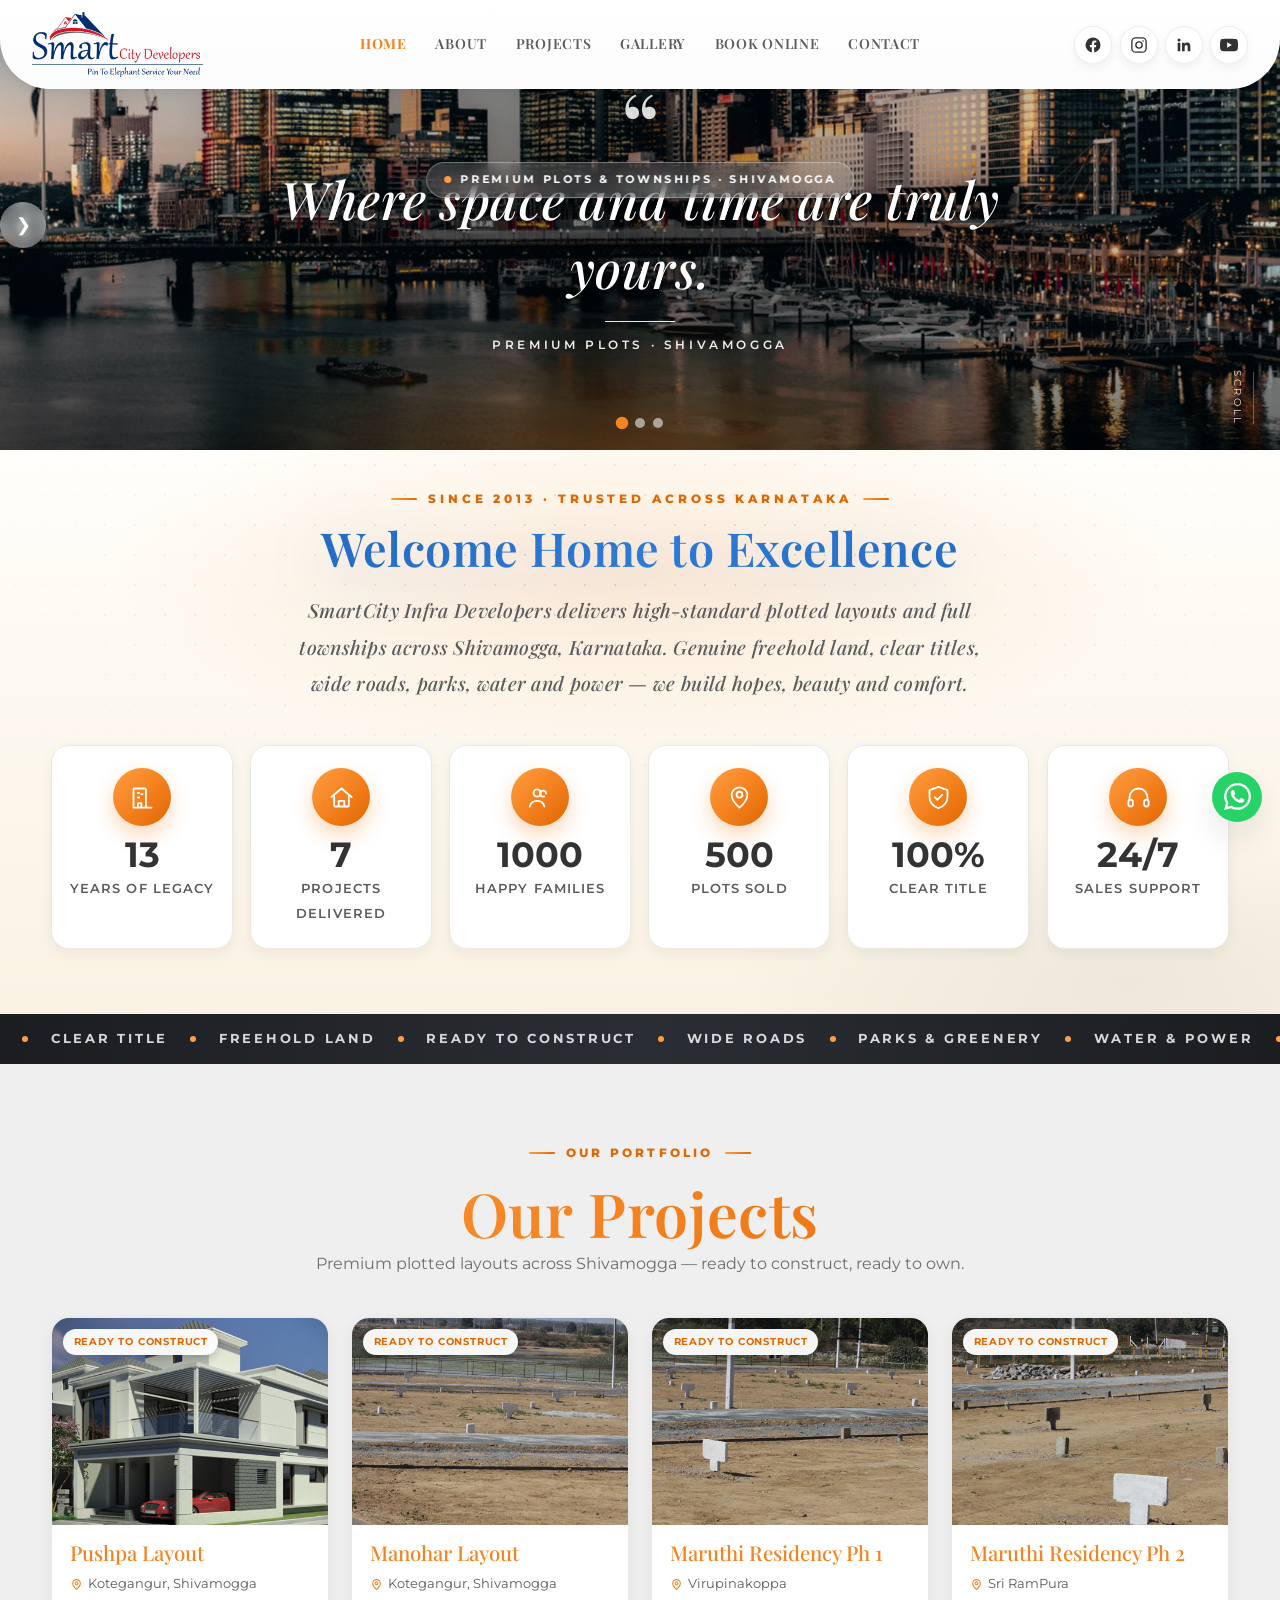
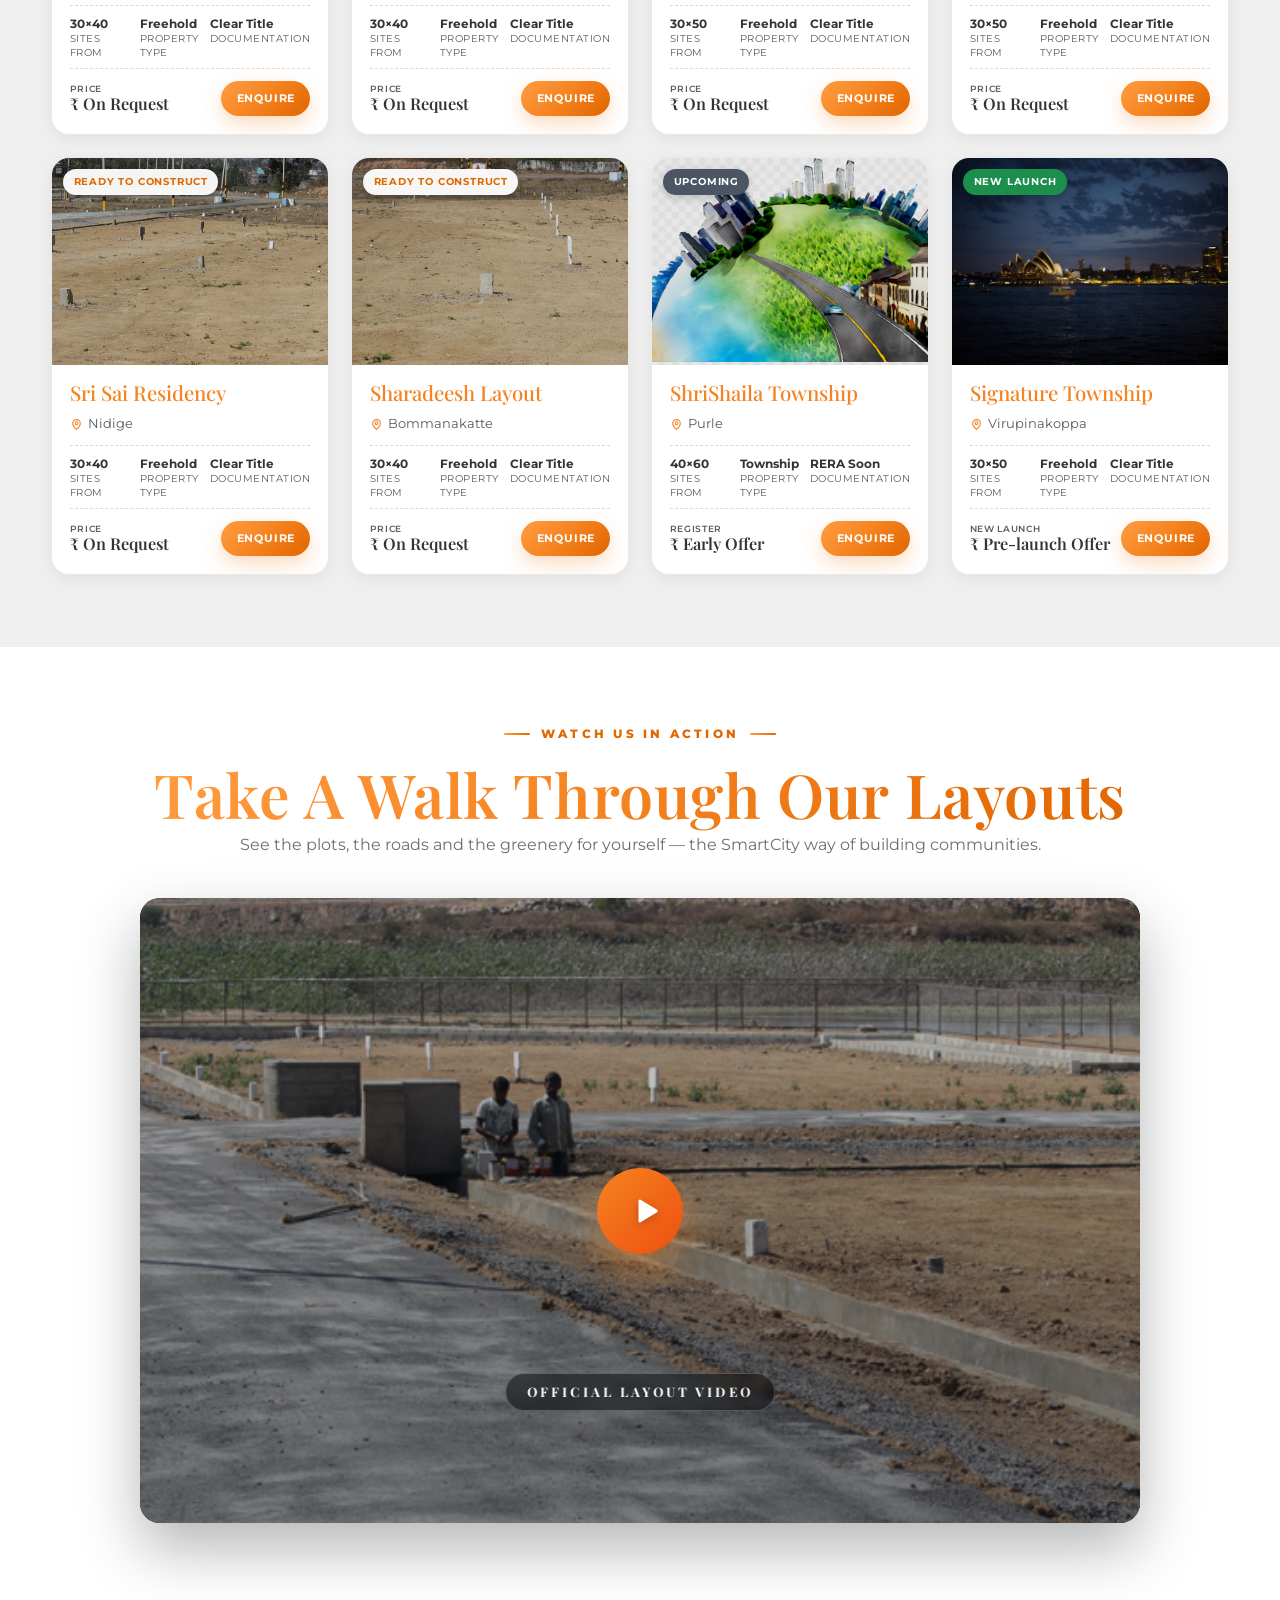
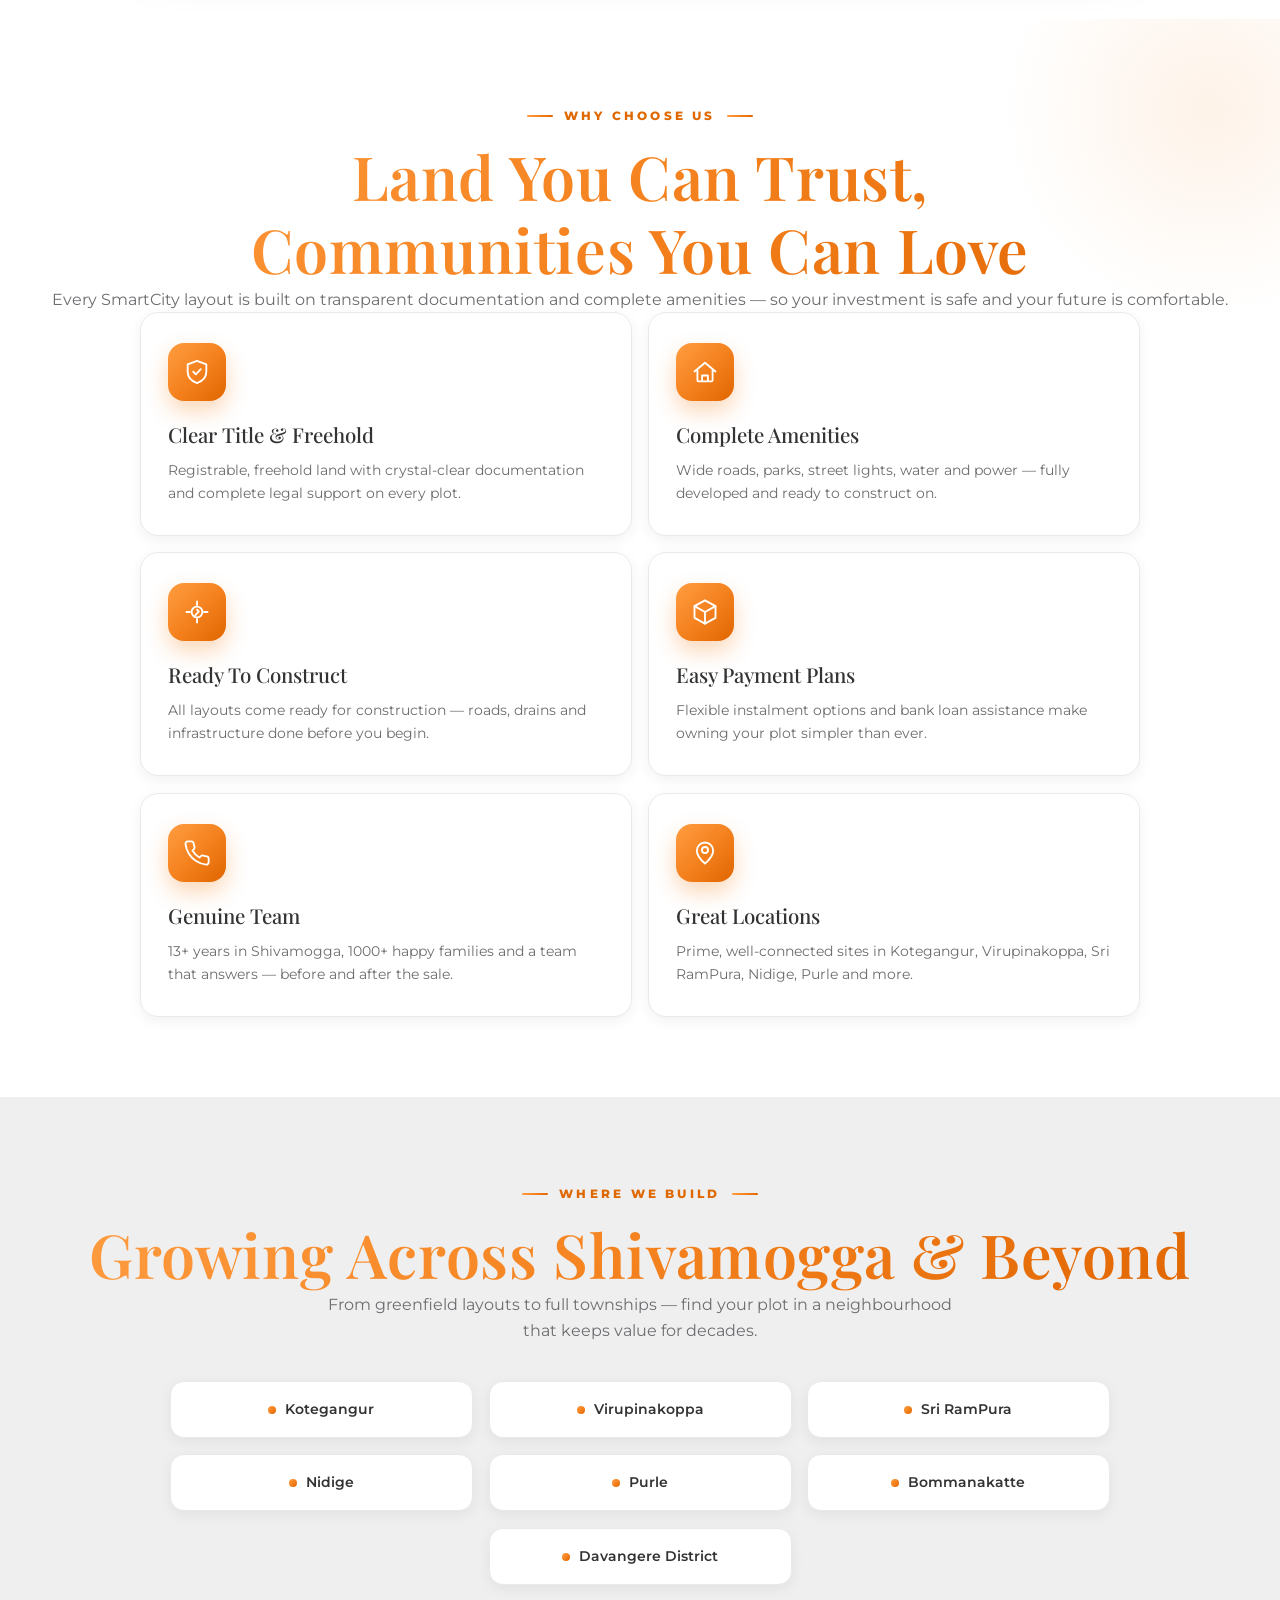
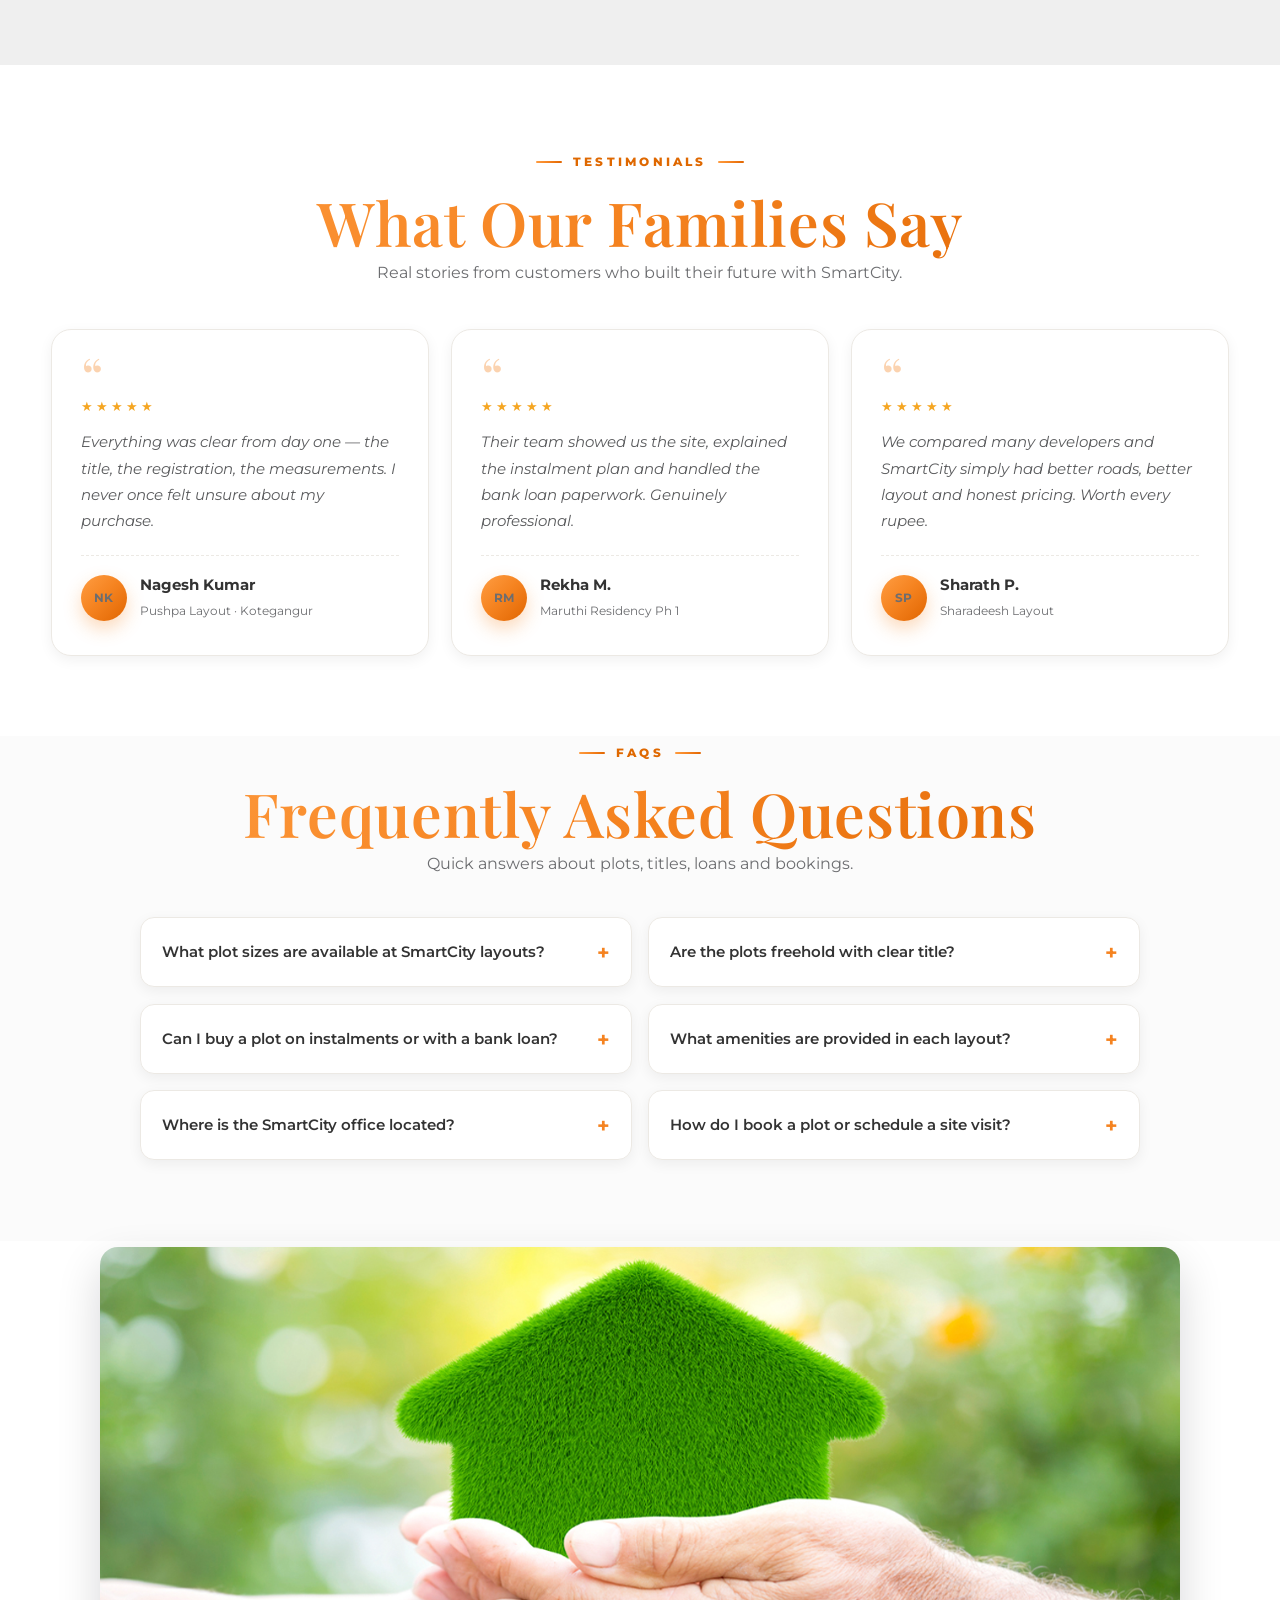
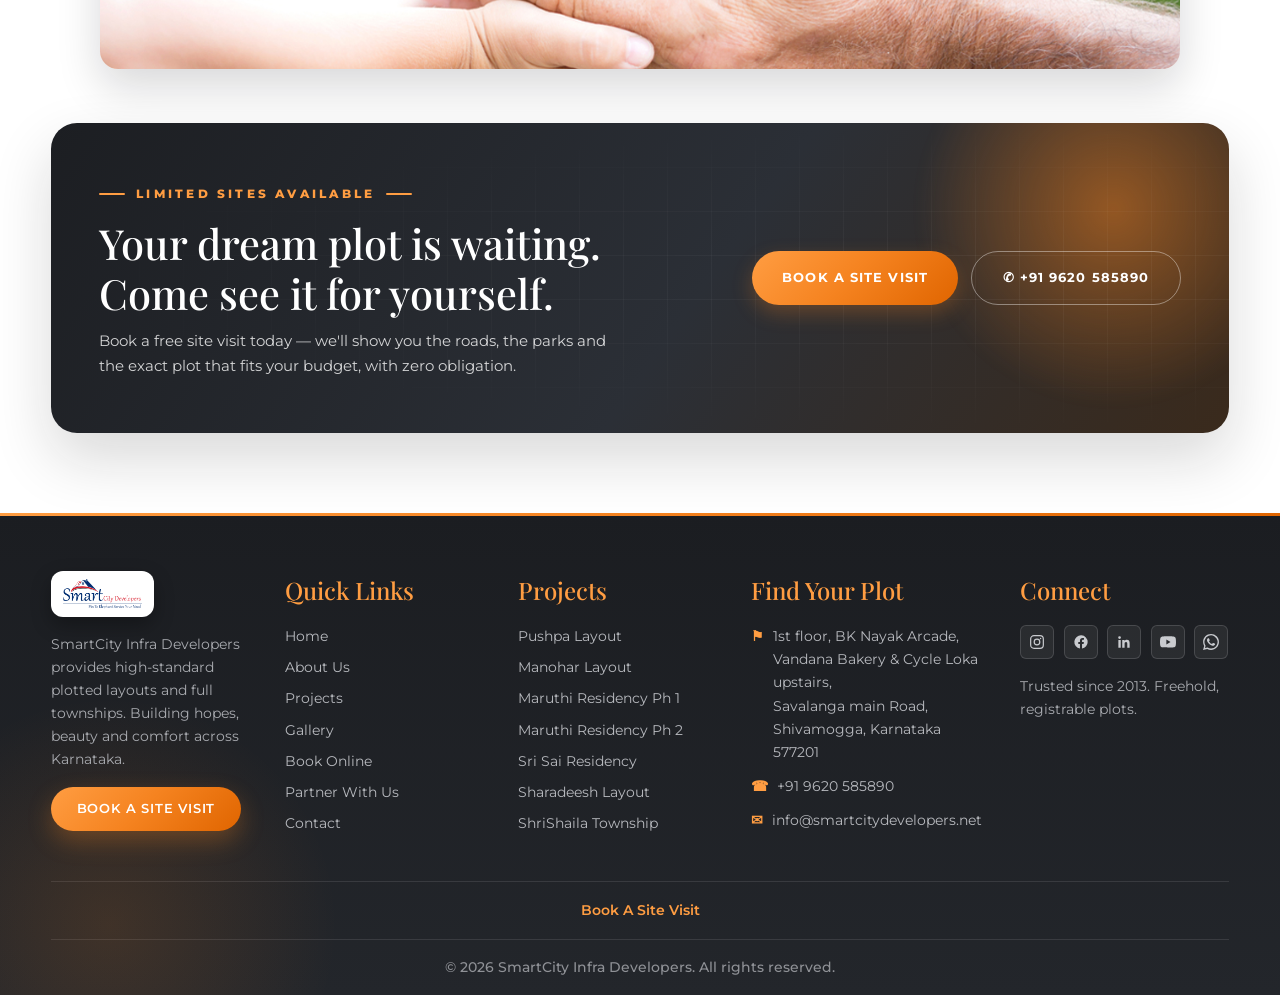
==== index.html @ f2612125 "SmartCity Infra Developers website (static site, index.html home)" ====
<!DOCTYPE html>
<html lang="en">
<head>
<meta charset="utf-8">
<meta name="viewport" content="width=device-width, initial-scale=1, viewport-fit=cover">
<meta name="theme-color" content="#f58320">
<meta name="mobile-web-app-capable" content="yes">
<meta name="apple-mobile-web-app-capable" content="yes">
<meta name="apple-mobile-web-app-status-bar-style" content="default">
<meta name="apple-mobile-web-app-title" content="SmartCity">
<link rel="manifest" href="manifest.json">
<link rel="icon" type="image/png" sizes="192x192" href="assets/icons/icon-192.png">
<link rel="icon" type="image/png" sizes="16x16" href="assets/icons/favicon-16.png">
<link rel="icon" type="image/png" sizes="32x32" href="assets/icons/favicon-32.png">
<link rel="icon" type="image/x-icon" href="favicon.ico">
<link rel="apple-touch-icon" sizes="180x180" href="assets/icons/apple-touch-icon.png">
<title>SmartCity Infra Developers | Premium Plots &amp; Townships — Shivamogga</title>
<meta name="description" content="SmartCity Infra Developers — premium plots, layouts &amp; townships in Shivamogga, Karnataka. Clear titles, freehold land, ready to construct.">
<link rel="canonical" href="https://smartcitydevelopers.net/index.html">
<meta property="og:type" content="website">
<meta property="og:site_name" content="SmartCity Infra Developers">
<meta property="og:locale" content="en_IN">
<meta property="og:url" content="https://smartcitydevelopers.net/index.html">
<meta property="og:title" content="SmartCity Infra Developers | Premium Plots &amp; Townships — Shivamogga">
<meta property="og:description" content="SmartCity Infra Developers — premium plots, layouts &amp; townships in Shivamogga, Karnataka. Clear titles, freehold land, ready to construct.">
<meta property="og:image" content="https://smartcitydevelopers.net/assets/img/hero/kailash-gyawali-A8A6sFI8344-unsplash-scaled.jpg">
<meta property="og:image:width" content="1200">
<meta property="og:image:height" content="630">
<meta name="twitter:card" content="summary_large_image">
<meta name="twitter:title" content="SmartCity Infra Developers | Premium Plots &amp; Townships — Shivamogga">
<meta name="twitter:description" content="SmartCity Infra Developers — premium plots, layouts &amp; townships in Shivamogga, Karnataka. Clear titles, freehold land, ready to construct.">
<meta name="twitter:image" content="https://smartcitydevelopers.net/assets/img/hero/kailash-gyawali-A8A6sFI8344-unsplash-scaled.jpg"><link rel="preconnect" href="https://fonts.googleapis.com">
<link rel="preconnect" href="https://fonts.gstatic.com" crossorigin>
<link href="https://fonts.googleapis.com/css2?family=Montserrat:wght@400;500;600;700;800&family=Bodoni+Moda:opsz,wght@6..96,400;6..96,500;6..96,600&family=Playfair+Display:ital,wght@0,400;0,500;0,600;0,700;1,400;1,500;1,600&display=swap" rel="stylesheet">
<style>
:root{
  --brand:#f58320;--brand-d:#df6800;
  --ink:#5a5b5d;--dark:#333333;
  --bg:#ffffff;--sec:#efefef;--foot:#e3e3e3;
  --wa:#25d366;
  --f-body:'Montserrat',sans-serif;--f-head:'Playfair Display',serif;--f-quote:'Playfair Display',serif;
}
*{margin:0;padding:0;box-sizing:border-box}
html{scroll-behavior:smooth}
body{font-family:var(--f-body);color:var(--ink);background:var(--bg);line-height:1.6;-webkit-tap-highlight-color:transparent}
img{display:block;max-width:100%}
a{text-decoration:none;color:inherit}
ul{list-style:none}
.wrap{width:min(1200px,92%);margin-inline:auto}

/* ---------- header : floating white pill ---------- */
.site-header{position:fixed;top:0;left:0;right:0;z-index:60;display:flex;justify-content:flex-start;padding:0}
.header-inner{position:relative;width:100%;display:flex;align-items:center;justify-content:space-between;gap:1rem;background:#fff;border-radius:0 0 50px 50px;box-shadow:0 0 14px rgba(0,0,0,.10);padding:0 clamp(1rem,2.5vw,2rem);height:74px;transition:height .3s,box-shadow .3s}
.site-header.shrink .header-inner{height:54px;box-shadow:0 2px 10px rgba(0,0,0,.08)}
.brand img{height:54px;width:auto;display:block}
.h-social{display:flex;align-items:center;gap:.45rem;margin-left:1.1rem}
.h-social a{width:32px;height:32px;border-radius:50%;display:grid;place-items:center;background:#f6f6f6;color:var(--ink);border:1px solid #e5e5e5;transition:.25s}
.h-social svg{width:15px;height:15px}
.h-social a:hover{background:var(--brand);color:#fff;border-color:var(--brand);transform:translateY(-2px)}
.nav-main{position:absolute;left:50%;transform:translateX(-50%);display:flex;align-items:center;gap:.2rem}
.nav-main a{padding:.55rem .7rem;font-size:13px;font-weight:500;text-transform:uppercase;letter-spacing:.2px;color:var(--ink);position:relative}
.nav-main a:hover,.nav-main a.on{color:var(--brand);font-weight:700}
.nav-main a::after{content:"";position:absolute;left:.7rem;right:.7rem;bottom:.35rem;height:2px;background:var(--brand);transform:scaleX(0);transition:.25s;transform-origin:left}
.nav-main a:hover::after{transform:scaleX(1)}
.nav-burger{display:none;background:none;border:0;cursor:pointer;width:38px;height:38px;position:relative}
.nav-burger i,.nav-burger i::before,.nav-burger i::after{content:"";position:absolute;left:7px;width:24px;height:3px;border-radius:2px;background:var(--brand);transition:.25s}
.nav-burger i{top:18px}
.nav-burger i::before{top:-8px}
.nav-burger i::after{top:8px}

/* ---------- fullscreen mobile menu ---------- */
.m-menu{position:fixed;inset:0;background:#fff;z-index:80;display:flex;flex-direction:column;justify-content:center;padding:2rem;opacity:0;visibility:hidden;transition:.3s}
.m-menu.open{opacity:1;visibility:visible}
.m-menu .close{position:absolute;top:1.2rem;right:1rem;background:none;border:0;font-size:2rem;color:var(--brand);cursor:pointer;line-height:1}
.m-menu a{font-size:1.4rem;font-weight:700;color:var(--dark);padding:.8rem 0;border-bottom:1px solid #eee;text-transform:uppercase;letter-spacing:.5px}
.m-menu a:hover,.m-menu a.on{color:var(--brand)}
.m-menu .m-foot{margin-top:2rem;font-size:.9rem;color:var(--ink)}
.m-menu .m-foot a{display:inline-block;font-size:.9rem;border:0;padding:0 .6rem 0 0;color:var(--brand);text-transform:none}

/* ---------- hero slider ---------- */
.hero{position:relative;min-height:50vh;min-height:50svh;background:#111;overflow:hidden}
.hero .slide{position:absolute;inset:0;opacity:0;transition:opacity 2.4s ease}
.hero .slide.on{opacity:1}
.hero .slide img{width:100%;height:100%;object-fit:cover;will-change:transform,filter}
.hero .slide.on img{animation:kbC 8.5s cubic-bezier(.25,.55,.35,1) forwards}
.hero .slide.on:nth-child(2) img{animation-name:kbL}
.hero .slide.on:nth-child(3) img{animation-name:kbR}
@keyframes kbC{0%{transform:scale(1.14) translate(0,0);filter:blur(12px)}45%{filter:blur(0)}100%{transform:scale(1.08) translate(0,0);filter:blur(0)}}
@keyframes kbL{0%{transform:scale(1.16) translate(-1.6%,1%);filter:blur(12px)}45%{filter:blur(0)}100%{transform:scale(1.09) translate(-1%,0);filter:blur(0)}}
@keyframes kbR{0%{transform:scale(1.16) translate(1.6%,-1%);filter:blur(12px)}45%{filter:blur(0)}100%{transform:scale(1.09) translate(1%,0);filter:blur(0)}}
.hero .slide .quote{position:absolute;inset:0;z-index:4;display:flex;flex-direction:column;align-items:center;justify-content:center;text-align:center;color:#fff;padding:0 1.6rem;pointer-events:none}
.hero .slide .quote::before{content:"\201C";font-family:var(--f-quote);font-size:clamp(3.6rem,8.5vw,6.1rem);line-height:.6;display:block;color:rgba(255,255,255,.85);margin-bottom:.7rem}
.hero .slide .quote .qm{font-family:var(--f-quote);font-style:italic;font-weight:500;font-size:clamp(1.85rem,4.5vw,3.25rem);line-height:1.32;max-width:840px;letter-spacing:.01em;text-shadow:0 3px 22px rgba(0,0,0,.55),0 1px 4px rgba(0,0,0,.4)}
.hero .slide .quote .ln{height:1px;width:70px;background:rgba(255,255,255,.9);margin:1.15rem auto .85rem;box-shadow:0 1px 6px rgba(0,0,0,.4)}
.hero .slide .quote .by{font-size:12px;letter-spacing:.3em;text-transform:uppercase;font-weight:600;color:rgba(255,255,255,.92);text-shadow:0 1px 8px rgba(0,0,0,.5)}
.hero .slide .quote::before,.hero .slide .quote .qm,.hero .slide .quote .ln,.hero .slide .quote .by{opacity:0}
.hero .slide.on .quote::before{animation:qUp 1s cubic-bezier(.2,.7,.2,1) .15s forwards}
.hero .slide.on .quote .qm{animation:qUp 1s cubic-bezier(.2,.7,.2,1) .3s forwards}
.hero .slide.on .quote .ln{animation:qW .9s ease-out 1.15s forwards}
.hero .slide.on .quote .by{animation:qUp .9s ease-out 1.35s forwards}
@keyframes qUp{0%{opacity:0;transform:translateY(30px)}100%{opacity:1;transform:translateY(0)}}
@keyframes qW{0%{opacity:0;transform:scaleX(0)}100%{opacity:1;transform:scaleX(1)}}
.hero .dim{position:absolute;inset:0;background:radial-gradient(ellipse 62% 58% at 50% 50%,rgba(0,0,0,.38),transparent 72%),linear-gradient(180deg,rgba(0,0,0,.22),transparent 40%,rgba(0,0,0,.28))}
.hero .fx{position:absolute;inset:0;z-index:3;width:100%;height:100%;display:none;pointer-events:none}
.hero .arrows button{position:absolute;top:50%;transform:translateY(-50%);background:rgba(255,255,255,.25);border:0;color:#fff;width:46px;height:46px;border-radius:50%;font-size:1.1rem;cursor:pointer;z-index:5;backdrop-filter:blur(4px);transition:.25s}
.hero .arrows button:hover{background:var(--brand)}
.hero .prev{left:1rem}.hero .next{right:1rem}
.hero .dots{position:absolute;bottom:1.4rem;left:50%;transform:translateX(-50%);display:flex;gap:.5rem;z-index:5}
.hero .dots span{width:10px;height:10px;border-radius:50%;background:rgba(255,255,255,.55);cursor:pointer;transition:.25s}
.hero .dots span.on{background:var(--brand);transform:scale(1.25)}

/* ---------- curve divider ---------- */
.curve{position:relative;z-index:3;margin-top:-34px;line-height:0;background:transparent;pointer-events:none}
.curve svg{width:100%;height:58px;display:block;overflow:visible}

/* ---------- welcome / stats ---------- */
.welcome{padding:2rem 0 4rem;background:var(--bg)}
.welcome .lead{max-width:880px;margin:1.2rem auto 0;text-align:center}
.section-head{text-align:center}
.section-head h1,.section-head h2{font-family:var(--f-head);font-weight:400;color:var(--brand);font-size:clamp(2.4rem,6vw,3.8rem);line-height:1.2}
.section-head p{color:var(--ink);font-size:1.02rem}
.stats{display:grid;grid-template-columns:repeat(6,1fr);gap:1rem;margin-top:2.8rem}
.stat{text-align:center;padding:1.4rem .4rem}
.stat .ic{width:58px;height:58px;margin:0 auto .6rem;border-radius:50%;background:rgba(245,131,32,.10);display:grid;place-items:center;color:var(--brand)}
.stat .ic svg{width:27px;height:27px}
.stat b{display:block;font-family:var(--f-body);font-weight:700;color:var(--dark);font-size:clamp(1.6rem,3vw,2.2rem);line-height:1.1}
.stat span{font-size:12.5px;text-transform:uppercase;letter-spacing:1.1px;color:var(--ink);font-weight:600}

/* ---------- projects | property cards ---------- */
.projects{padding:4.5rem 0;background:var(--sec)}
.projects .section-head{margin-bottom:2.6rem}
.proj-grid{display:grid;grid-template-columns:repeat(4,1fr);gap:22px}
.pcard{background:#fff;border-radius:14px;overflow:hidden;box-shadow:0 8px 22px rgba(0,0,0,.07);transition:.3s;display:flex;flex-direction:column;border:1px solid #ece9e4}
.pcard:hover{transform:translateY(-7px);box-shadow:0 18px 36px rgba(0,0,0,.13)}
.pcard .th{position:relative;aspect-ratio:4/3;overflow:hidden;background:#e7e7e7}
.pcard .th img{width:100%;height:100%;object-fit:cover;transition:.55s}
.pcard:hover .th img{transform:scale(1.07)}
.pcard .tag{position:absolute;top:.7rem;left:.7rem;background:rgba(255,255,255,.95);color:var(--brand-d);font-size:9.5px;font-weight:700;text-transform:uppercase;letter-spacing:.8px;padding:.32rem .65rem;border-radius:99px;box-shadow:0 3px 10px rgba(0,0,0,.18)}
.pcard .tag.up{background:#4b5563;color:#fff}
.pcard .tag.nl{background:#1c8f4c;color:#fff}
.pcard .bd{padding:1rem 1.1rem 1.1rem;display:flex;flex-direction:column;gap:.55rem;flex:1;text-align:left}
.pcard h3{font-family:var(--f-head);font-weight:500;font-size:1.28rem;color:var(--brand);line-height:1.2}
.pcard .loc{display:flex;align-items:center;gap:.35rem;font-size:.8rem;color:var(--ink)}
.pcard .loc svg{width:13px;height:13px;color:var(--brand);flex:0 0 13px}
.pcard .specs{display:grid;grid-template-columns:repeat(3,1fr);gap:.3rem;border-top:1px dashed #ddd9d3;border-bottom:1px dashed #ddd9d3;padding:.55rem 0;margin-top:.1rem}
.pcard .specs span{font-size:9.5px;text-transform:uppercase;letter-spacing:.5px;color:var(--ink);line-height:1.4}
.pcard .specs b{display:block;color:var(--dark);font-weight:700;text-transform:none;font-size:.78rem;letter-spacing:0}
.pcard .foot{display:flex;align-items:center;justify-content:space-between;gap:.4rem;margin-top:.2rem}
.pcard .rate{font-family:var(--f-head);font-size:1.02rem;color:var(--dark);font-weight:600;line-height:1.15}
.pcard .rate small{display:block;font-family:var(--f-body);font-size:9px;color:var(--ink);text-transform:uppercase;letter-spacing:.7px}
.pcard .cta{background:var(--brand);color:#fff;font-size:11px;font-weight:700;text-transform:uppercase;letter-spacing:.8px;padding:.55rem .95rem;border-radius:999px;transition:.25s;white-space:nowrap}
.pcard .cta:hover{background:var(--brand-d)}

/* ---------- footer ---------- */
footer{background:var(--foot)}
.fflex{display:grid;grid-template-columns:1fr 1fr 1fr 1fr 1fr;gap:2.4rem;padding:3.6rem 0 2.4rem}
.fflex h3{font-family:var(--f-head);font-weight:500;font-size:1.5rem;color:var(--brand);margin-bottom:1rem}
.fflex p{font-size:.9rem}
.fflex ul li{margin-bottom:.5rem;font-size:.9rem}
.fflex ul a:hover{color:var(--brand-d)}
.fflex .abi img{height:46px;width:auto;margin-bottom:1rem}
.fflex .con li{display:flex;gap:.55rem;margin-bottom:.7rem;font-size:.9rem}
.fflex .con .ico{color:var(--brand);font-weight:700}
.fflex .con a:hover{color:var(--brand-d)}
.social{display:flex;gap:.6rem;margin-top:1rem}
.social a{width:34px;height:34px;border-radius:6px;display:grid;place-items:center;color:var(--ink);background:#fff;font-size:.9rem;border:1px solid #d4d4d4;transition:.25s}
.social a:hover{color:var(--brand);border-color:var(--brand)}
.social svg{width:16px;height:16px}
.fflex .btn{display:inline-block;margin-top:1rem;background:var(--brand);color:#fff;font-size:12.5px;font-weight:600;text-transform:uppercase;letter-spacing:.8px;padding:.75rem 1.6rem;border-radius:999px;transition:.25s}
.fflex .btn:hover{background:var(--brand-d)}
.fbottom{display:flex;align-items:center;gap:.8rem;flex-wrap:wrap;padding:1.1rem 0;border-top:1px solid #cecece;font-size:.85rem}
.fbottom a{font-weight:600;color:var(--brand-d);display:inline-flex;align-items:center;gap:.8rem}
.fbottom a+a::before{content:"";width:1px;height:14px;background:var(--brand)}
.fcopy{padding:1rem 0;font-size:14px;font-weight:500;color:var(--ink);border-top:1px solid #cecece;display:flex;justify-content:space-between;gap:1rem;flex-wrap:wrap}
.fcopy b{font-weight:800}
/* ---------- responsive ---------- */
@media (max-width:1020px){
  .stats{grid-template-columns:repeat(3,1fr)}
  .proj-grid{grid-template-columns:repeat(2,1fr);gap:16px}
  .fflex{grid-template-columns:1fr 1fr;gap:2rem}
}
@media (max-width:1040px){
  .h-social{display:none}
}
@media (max-width:767px){
  .site-header{top:0}
  .header-inner{height:60px;border-radius:0 0 30px 30px;padding:0 14px}
  .brand img{height:46px}
  .h-social{display:none}
  .nav-main{display:none}
  .nav-burger{display:block}
  .hero{min-height:50svh}
  .hero .arrows button{display:none}
  .hero .dots{bottom:.9rem}
  .curve{margin-top:-16px}
  .curve svg{height:26px}
  .welcome{padding:1.4rem 0 3rem}
  .stats{grid-template-columns:repeat(2,1fr);gap:.6rem}
  .stat{padding:1rem .2rem}
  .proj-grid{grid-template-columns:repeat(2,1fr);gap:12px}
  .fflex{grid-template-columns:1fr}
  .fcopy{flex-direction:column;gap:.4rem}
}
</style>
<link rel="stylesheet" href="assets/css/ux.css?v=17">
  <script type="application/ld+json">
{
    "@context":  "https://schema.org",
    "@graph":  [
                   {
                       "@id":  "https://smartcitydevelopers.net/#business",
                       "url":  "https://smartcitydevelopers.net/index.html",
                       "address":  {
                                       "addressLocality":  "Shivamogga",
                                       "addressRegion":  "Karnataka",
                                       "streetAddress":  "1st floor, BK Nayak Arcade, Vandana Bakery \u0026 Cycle Loka upstairs, Savalanga main Road",
                                       "postalCode":  "577201",
                                       "addressCountry":  "IN",
                                       "@type":  "PostalAddress"
                                   },
                       "@type":  [
                                     "RealEstateAgent",
                                     "LocalBusiness"
                                 ],
                       "name":  "SmartCity Infra Developers",
                       "geo":  {
                                   "longitude":  75.5681,
                                   "@type":  "GeoCoordinates",
                                   "latitude":  13.9299
                               },
                       "openingHoursSpecification":  {
                                                         "opens":  "09:30",
                                                         "closes":  "19:00",
                                                         "@type":  "OpeningHoursSpecification",
                                                         "dayOfWeek":  [
                                                                           "Monday",
                                                                           "Tuesday",
                                                                           "Wednesday",
                                                                           "Thursday",
                                                                           "Friday",
                                                                           "Saturday",
                                                                           "Sunday"
                                                                       ]
                                                     },
                       "description":  "SmartCity Infra Developers provides high-standard plotted layouts, plots and townships across Shivamogga and Karnataka. Clear titles, freehold land, ready to construct.",
                       "telephone":  "+919620585890",
                       "priceRange":  "Inquire",
                       "areaServed":  [
                                          "Kotegangur",
                                          "Virupinakoppa",
                                          "Sri RamPura",
                                          "Nidige",
                                          "Purle",
                                          "Bommanakatte",
                                          "Shivamogga",
                                          "Davangere District"
                                      ],
                       "image":  "https://smartcitydevelopers.net/assets/img/logo.png",
                       "email":  "info@smartcitydevelopers.net"
                   },
                   {
                       "url":  "https://smartcitydevelopers.net/index.html",
                       "name":  "SmartCity Infra Developers",
                       "@id":  "https://smartcitydevelopers.net/#website",
                       "@type":  "WebSite",
                       "inLanguage":  "en-IN"
                   },
                   {
                       "name":  "SmartCity Infra Developers - Plot Projects in Shivamogga",
                       "@id":  "https://smartcitydevelopers.net/#projects",
                       "itemListElement":  [
                                               {
                                                   "position":  1,
                                                   "url":  "https://smartcitydevelopers.net/pushpa.html",
                                                   "name":  "Pushpa Layout",
                                                   "@type":  "ListItem"
                                               },
                                               {
                                                   "position":  2,
                                                   "url":  "https://smartcitydevelopers.net/manohar-layout.html",
                                                   "name":  "Manohar Layout",
                                                   "@type":  "ListItem"
                                               },
                                               {
                                                   "position":  3,
                                                   "url":  "https://smartcitydevelopers.net/maruthi-phase-1.html",
                                                   "name":  "Maruthi Residency Ph 1",
                                                   "@type":  "ListItem"
                                               },
                                               {
                                                   "position":  4,
                                                   "url":  "https://smartcitydevelopers.net/maruthi-phase-2.html",
                                                   "name":  "Maruthi Residency Ph 2",
                                                   "@type":  "ListItem"
                                               },
                                               {
                                                   "position":  5,
                                                   "url":  "https://smartcitydevelopers.net/sri-sai.html",
                                                   "name":  "Sri Sai Residency",
                                                   "@type":  "ListItem"
                                               },
                                               {
                                                   "position":  6,
                                                   "url":  "https://smartcitydevelopers.net/sharadeesh-layout.html",
                                                   "name":  "Sharadeesh Layout",
                                                   "@type":  "ListItem"
                                               },
                                               {
                                                   "position":  7,
                                                   "url":  "https://smartcitydevelopers.net/sri-saila-township.html",
                                                   "name":  "ShriShaila Township",
                                                   "@type":  "ListItem"
                                               }
                                           ],
                       "itemListOrder":  "https://schema.org/ItemListOrderAscending",
                       "@type":  "ItemList",
                       "numberOfItems":  7
                   },
                   {
                       "mainEntity":  [
                                          {
                                              "acceptedAnswer":  {
                                                                     "text":  "We offer plotted sites in 30x40 (1200 sq ft), 30x50 (1500 sq ft) and 40x60 (2400 sq ft) across layouts like Pushpa Layout, Manohar Layout, Maruthi Residency, Sri Sai Residency, Sharadeesh Layout and ShriShaila Township.",
                                                                     "@type":  "Answer"
                                                                 },
                                              "name":  "What plot sizes are available at SmartCity layouts?",
                                              "@type":  "Question"
                                          },
                                          {
                                              "acceptedAnswer":  {
                                                                     "text":  "Yes. Every SmartCity plot is freehold with a crystal-clear title, ready for registration. Our documentation is verified and transparent before any purchase.",
                                                                     "@type":  "Answer"
                                                                 },
                                              "name":  "Are the plots freehold with clear title?",
                                              "@type":  "Question"
                                          },
                                          {
                                              "acceptedAnswer":  {
                                                                     "text":  "Absolutely. We offer flexible instalment options and full support for bank loan assistance on all ready-to-construct layouts.",
                                                                     "@type":  "Answer"
                                                                 },
                                              "name":  "Can I buy a plot on instalments or with a bank loan?",
                                              "@type":  "Question"
                                          },
                                          {
                                              "acceptedAnswer":  {
                                                                     "text":  "Layouts include wide roads, parks and greenery, street lights, water and electricity connections, new gated colony features and are fully ready to construct.",
                                                                     "@type":  "Answer"
                                                                 },
                                              "name":  "What amenities are provided in each layout?",
                                              "@type":  "Question"
                                          },
                                          {
                                              "acceptedAnswer":  {
                                                                     "text":  "We are at 1st floor, BK Nayak Arcade, Vandana Bakery \u0026 Cycle Loka upstairs, Savalanga main Road, Shivamogga, Karnataka 577201. Call +91 9620 585890 to book a site visit.",
                                                                     "@type":  "Answer"
                                                                 },
                                              "name":  "Where is the SmartCity office located?",
                                              "@type":  "Question"
                                          },
                                          {
                                              "acceptedAnswer":  {
                                                                     "text":  "Use the Book Online form on this website or call +91 9620 585890. Site visits are free and our sales team confirms appointments within 24 hours.",
                                                                     "@type":  "Answer"
                                                                 },
                                              "name":  "How do I book a plot or schedule a site visit?",
                                              "@type":  "Question"
                                          }
                                      ],
                       "@id":  "https://smartcitydevelopers.net/#faq",
                       "@type":  "FAQPage"
                   }
               ]
}
</script>
</head>
<body>

<header class="site-header" id="siteHeader">
  <div class="header-inner">
    <a class="brand" href="index.html"><img src="assets/img/logo.png" alt="SmartCity Infra Developers logo"></a>
    <div class="h-social" aria-label="Social media">
      <a href="https://facebook.com" target="_blank" rel="noopener" aria-label="Facebook"><svg viewBox="0 0 24 24" fill="currentColor"><path d="M22 12a10 10 0 1 0-11.56 9.88v-6.99H7.9V12h2.54V9.8c0-2.5 1.49-3.89 3.77-3.89 1.09 0 2.24.2 2.24.2v2.46h-1.26c-1.24 0-1.63.77-1.63 1.56V12h2.78l-.44 2.89h-2.34v6.99A10 10 0 0 0 22 12z"/></svg></a>
      <a href="https://instagram.com" target="_blank" rel="noopener" aria-label="Instagram"><svg viewBox="0 0 24 24" fill="none" stroke="currentColor" stroke-width="1.8"><rect x="2.5" y="2.5" width="19" height="19" rx="5"/><circle cx="12" cy="12" r="4.2"/><circle cx="17.4" cy="6.6" r="1.1" fill="currentColor" stroke="none"/></svg></a>
      <a href="https://linkedin.com" target="_blank" rel="noopener" aria-label="LinkedIn"><svg viewBox="0 0 24 24" fill="currentColor"><path d="M20.45 20.45h-3.55v-5.57c0-1.33-.03-3.04-1.85-3.04-1.86 0-2.14 1.45-2.14 2.94v5.67H9.35V9h3.41v1.56h.05c.48-.9 1.64-1.85 3.37-1.85 3.6 0 4.27 2.37 4.27 5.46v6.28zM5.34 7.43a2.06 2.06 0 1 1 0-4.12 2.06 2.06 0 0 1 0 4.12zM7.12 20.45H3.56V9h3.56v11.45z"/></svg></a>
      <a href="https://youtube.com" target="_blank" rel="noopener" aria-label="YouTube"><svg viewBox="0 0 24 24" fill="currentColor"><path d="M23.5 6.19a3.02 3.02 0 0 0-2.12-2.14C19.51 3.55 12 3.55 12 3.55s-7.51 0-9.38.5A3.02 3.02 0 0 0 .5 6.19C0 8.07 0 12 0 12s0 3.93.5 5.81a3.02 3.02 0 0 0 2.12 2.14c1.87.5 9.38.5 9.38.5s7.51 0 9.38-.5a3.02 3.02 0 0 0 2.12-2.14C24 15.93 24 12 24 12s0-3.93-.5-5.81zM9.55 15.57V8.43L15.82 12l-6.27 3.57z"/></svg></a>
    </div>
    <nav class="nav-main" aria-label="Primary">
      <a href="index.html" class="on">Home</a>
      <a href="about.html">About</a>
      <a href="#projects">Projects</a>
      <a href="gallery.html">Gallery</a>
      <a href="book-online.html">Book Online</a>
      <a href="contact.html">Contact</a>
    </nav>
    <button class="nav-burger" id="burger" aria-label="Menu"><i></i></button>
  </div>
</header>

<div class="m-menu" id="mMenu">
  <button class="close" id="mClose" aria-label="Close">&#215;</button>
  <a href="index.html" class="on">Home</a>
  <a href="about.html">About</a>
  <a href="#projects">Projects</a>
  <a href="gallery.html">Gallery</a>
  <a href="book-online.html">Book Online</a>
  <a href="partner-with-us.html">Partner With Us</a>
  <a href="contact.html">Contact</a>
  <div class="m-foot">
    <a href="tel:+919620585890">+91 9620 585890</a><br>
    <a href="mailto:info@smartcitydevelopers.net">info@smartcitydevelopers.net</a>
  </div>
</div>

<section class="hero" id="hero">
  <span class="hero-badge"><span class="dot"></span> Premium Plots &amp; Townships &middot; Shivamogga</span>
  <div class="slide on">
    <img src="assets/img/hero/kailash-gyawali-A8A6sFI8344-unsplash-scaled.jpg" alt="Greenfield plotted layout">
    <div class="quote">
      <span class="qm">Where space and time are truly yours.</span>
      <span class="ln"></span>
      <span class="by">Premium Plots &middot; Shivamogga</span>
    </div>
  </div>
  <div class="slide">
    <img src="assets/img/hero/kent-tupas-2jfZ2Vj06sk-unsplash-scaled.jpg" alt="Gated township with parks">
    <div class="quote">
      <span class="qm">We build hopes, beauty and comfort.</span>
      <span class="ln"></span>
      <span class="by">SmartCity Infra Developers</span>
    </div>
  </div>
  <div class="slide">
    <img src="assets/img/hero/michael-lee-YhGQiKeSBLQ-unsplash-scaled.jpg" alt="Wide roads among greenery">
    <div class="quote">
      <span class="qm">Your dream home begins with a plot you can trust.</span>
      <span class="ln"></span>
      <span class="by">Clear Title &middot; Freehold &middot; Ready To Construct</span>
    </div>
  </div>
  <div class="dim"></div>
  <div class="glow" aria-hidden="true"></div>
  <canvas class="fx" id="fx" aria-hidden="true"></canvas>
  <div class="dots" id="dots" role="tablist" aria-label="Slides"></div>
  <div class="arrows">
    <button type="button" id="prev" aria-label="Previous">&#10094;</button>
    <button type="button" id="next" aria-label="Next">&#10095;</button>
  </div>
  <a class="hero-scroll" href="#welcome" aria-label="Scroll to content"><span class="track"></span>Scroll</a>
</section>

<section class="welcome" id="welcome">
  <div class="wrap">
    <div class="section-head">
      <span class="eyebrow">Since 2013 &middot; Trusted Across Karnataka</span>
      <h1>Welcome Home to Excellence</h1>
      <p class="lead">SmartCity Infra Developers delivers high-standard plotted layouts and full townships across Shivamogga, Karnataka. Genuine freehold land, clear titles, wide roads, parks, water and power — we build hopes, beauty and comfort.</p>
    </div>
    <div class="stats">
      <div class="stat"><div class="ic"><svg viewBox="0 0 24 24" fill="none" stroke="currentColor" stroke-width="1.6" stroke-linecap="round" stroke-linejoin="round"><path d="M4 21V5a1 1 0 0 1 1-1h9a1 1 0 0 1 1 1v16M4 21h16M8 21v-4h3v4M8 8h1M8 12h1M11 9h1"/></svg></div><b class="cnum" data-count="13">0</b><span>Years Of Legacy</span></div>
      <div class="stat"><div class="ic"><svg viewBox="0 0 24 24" fill="none" stroke="currentColor" stroke-width="1.6" stroke-linecap="round" stroke-linejoin="round"><path d="M3 11.5 12 4l9 7.5M5.5 10v9a1 1 0 0 0 1 1h11a1 1 0 0 0 1-1v-9M9.5 20v-5h5v5"/></svg></div><b class="cnum" data-count="7">0</b><span>Projects Delivered</span></div>
      <div class="stat"><div class="ic"><svg viewBox="0 0 24 24" fill="none" stroke="currentColor" stroke-width="1.6" stroke-linecap="round" stroke-linejoin="round"><circle cx="9" cy="8" r="3.2"/><path d="M2.5 20c.8-3.4 3.4-5 6.5-5s5.7 1.6 6.5 5M17 8.5a2.7 2.7 0 1 0-1.6 2.5"/></svg></div><b class="cnum" data-count="1000">0</b><span>Happy Families</span></div>
      <div class="stat"><div class="ic"><svg viewBox="0 0 24 24" fill="none" stroke="currentColor" stroke-width="1.6" stroke-linecap="round" stroke-linejoin="round"><path d="M12 21s7-6.1 7-11a7 7 0 1 0-14 0c0 4.9 7 11 7 11z"/><circle cx="12" cy="9.5" r="2.6"/></svg></div><b class="cnum" data-count="500">0</b><span>Plots Sold</span></div>
      <div class="stat"><div class="ic"><svg viewBox="0 0 24 24" fill="none" stroke="currentColor" stroke-width="1.6" stroke-linecap="round" stroke-linejoin="round"><path d="M12 2.5 20 5.5v6c0 4.6-3.2 8.2-8 10-4.8-1.8-8-5.4-8-10v-6z"/><path d="m8.8 11.8 2.2 2.2 4.2-4.4"/></svg></div><b class="cnum" data-count="100" data-suffix="%">0</b><span>Clear Title</span></div>
      <div class="stat"><div class="ic"><svg viewBox="0 0 24 24" fill="none" stroke="currentColor" stroke-width="1.6" stroke-linecap="round" stroke-linejoin="round"><path d="M4 14v-2a8 8 0 0 1 16 0v2"/><rect x="3" y="14" width="4" height="6" rx="2"/><rect x="17" y="14" width="4" height="6" rx="2"/></svg></div><b>24/7</b><span>Sales Support</span></div>
    </div>
  </div>
</section>

<section class="ux-marquee" aria-hidden="true">
  <div class="row">
    <span><i></i> Clear Title <i></i> Freehold Land <i></i> Ready To Construct <i></i> Wide Roads <i></i> Parks &amp; Greenery <i></i> Water &amp; Power <i></i> New Gated Colony <i></i> Bank Loan Assistance <i></i></span>
    <span><i></i> Clear Title <i></i> Freehold Land <i></i> Ready To Construct <i></i> Wide Roads <i></i> Parks &amp; Greenery <i></i> Water &amp; Power <i></i> New Gated Colony <i></i> Bank Loan Assistance <i></i></span>
  </div>
</section>

<section class="projects" id="projects">
  <div class="wrap">
    <div class="section-head">
      <span class="eyebrow">Our Portfolio</span>
      <h2>Our Projects</h2>
      <p>Premium plotted layouts across Shivamogga — ready to construct, ready to own.</p>
    </div>
    <div class="proj-grid">
      <a class="pcard" href="pushpa.html"><div class="th"><img src="assets/img/smartcitydeveloper1.png" alt="Pushpa Layout"><span class="tag">Ready To Construct</span></div><div class="bd"><h3>Pushpa Layout</h3><p class="loc"><svg viewBox="0 0 24 24" fill="none" stroke="currentColor" stroke-width="2" stroke-linecap="round" stroke-linejoin="round"><path d="M12 21s7-6.1 7-11a7 7 0 1 0-14 0c0 4.9 7 11 7 11z"/><circle cx="12" cy="9.5" r="2.6"/></svg>Kotegangur, Shivamogga</p><div class="specs"><span><b>30&times;40</b>Sites From</span><span><b>Freehold</b>Property Type</span><span><b>Clear Title</b>Documentation</span></div><div class="foot"><span class="rate"><small>Price</small>&#8377; On Request</span><span class="cta">Enquire</span></div></div></a>
      <a class="pcard" href="manohar-layout.html"><div class="th"><img src="assets/img/smartcitydeveloper2.png" alt="Manohar Layout"><span class="tag">Ready To Construct</span></div><div class="bd"><h3>Manohar Layout</h3><p class="loc"><svg viewBox="0 0 24 24" fill="none" stroke="currentColor" stroke-width="2" stroke-linecap="round" stroke-linejoin="round"><path d="M12 21s7-6.1 7-11a7 7 0 1 0-14 0c0 4.9 7 11 7 11z"/><circle cx="12" cy="9.5" r="2.6"/></svg>Kotegangur, Shivamogga</p><div class="specs"><span><b>30&times;40</b>Sites From</span><span><b>Freehold</b>Property Type</span><span><b>Clear Title</b>Documentation</span></div><div class="foot"><span class="rate"><small>Price</small>&#8377; On Request</span><span class="cta">Enquire</span></div></div></a>
      <a class="pcard" href="maruthi-phase-1.html"><div class="th"><img src="assets/img/smartcitydeveloper3.png" alt="Maruthi Residency Phase 1"><span class="tag">Ready To Construct</span></div><div class="bd"><h3>Maruthi Residency Ph 1</h3><p class="loc"><svg viewBox="0 0 24 24" fill="none" stroke="currentColor" stroke-width="2" stroke-linecap="round" stroke-linejoin="round"><path d="M12 21s7-6.1 7-11a7 7 0 1 0-14 0c0 4.9 7 11 7 11z"/><circle cx="12" cy="9.5" r="2.6"/></svg>Virupinakoppa</p><div class="specs"><span><b>30&times;50</b>Sites From</span><span><b>Freehold</b>Property Type</span><span><b>Clear Title</b>Documentation</span></div><div class="foot"><span class="rate"><small>Price</small>&#8377; On Request</span><span class="cta">Enquire</span></div></div></a>
      <a class="pcard" href="maruthi-phase-2.html"><div class="th"><img src="assets/img/smartcitydeveloper4.png" alt="Maruthi Residency Phase 2"><span class="tag">Ready To Construct</span></div><div class="bd"><h3>Maruthi Residency Ph 2</h3><p class="loc"><svg viewBox="0 0 24 24" fill="none" stroke="currentColor" stroke-width="2" stroke-linecap="round" stroke-linejoin="round"><path d="M12 21s7-6.1 7-11a7 7 0 1 0-14 0c0 4.9 7 11 7 11z"/><circle cx="12" cy="9.5" r="2.6"/></svg>Sri RamPura</p><div class="specs"><span><b>30&times;50</b>Sites From</span><span><b>Freehold</b>Property Type</span><span><b>Clear Title</b>Documentation</span></div><div class="foot"><span class="rate"><small>Price</small>&#8377; On Request</span><span class="cta">Enquire</span></div></div></a>
      <a class="pcard" href="sri-sai.html"><div class="th"><img src="assets/img/smartcitydeveloper5.png" alt="Sri Sai Residency"><span class="tag">Ready To Construct</span></div><div class="bd"><h3>Sri Sai Residency</h3><p class="loc"><svg viewBox="0 0 24 24" fill="none" stroke="currentColor" stroke-width="2" stroke-linecap="round" stroke-linejoin="round"><path d="M12 21s7-6.1 7-11a7 7 0 1 0-14 0c0 4.9 7 11 7 11z"/><circle cx="12" cy="9.5" r="2.6"/></svg>Nidige</p><div class="specs"><span><b>30&times;40</b>Sites From</span><span><b>Freehold</b>Property Type</span><span><b>Clear Title</b>Documentation</span></div><div class="foot"><span class="rate"><small>Price</small>&#8377; On Request</span><span class="cta">Enquire</span></div></div></a>
      <a class="pcard" href="sharadeesh-layout.html"><div class="th"><img src="assets/img/smartcitydeveloper6.png" alt="Sharadeesh Layout"><span class="tag">Ready To Construct</span></div><div class="bd"><h3>Sharadeesh Layout</h3><p class="loc"><svg viewBox="0 0 24 24" fill="none" stroke="currentColor" stroke-width="2" stroke-linecap="round" stroke-linejoin="round"><path d="M12 21s7-6.1 7-11a7 7 0 1 0-14 0c0 4.9 7 11 7 11z"/><circle cx="12" cy="9.5" r="2.6"/></svg>Bommanakatte</p><div class="specs"><span><b>30&times;40</b>Sites From</span><span><b>Freehold</b>Property Type</span><span><b>Clear Title</b>Documentation</span></div><div class="foot"><span class="rate"><small>Price</small>&#8377; On Request</span><span class="cta">Enquire</span></div></div></a>
      <a class="pcard" href="sri-saila-township.html"><div class="th"><img src="assets/img/smartcitydeveloper7.png" alt="ShriShaila Township"><span class="tag up">Upcoming</span></div><div class="bd"><h3>ShriShaila Township</h3><p class="loc"><svg viewBox="0 0 24 24" fill="none" stroke="currentColor" stroke-width="2" stroke-linecap="round" stroke-linejoin="round"><path d="M12 21s7-6.1 7-11a7 7 0 1 0-14 0c0 4.9 7 11 7 11z"/><circle cx="12" cy="9.5" r="2.6"/></svg>Purle</p><div class="specs"><span><b>40&times;60</b>Sites From</span><span><b>Township</b>Property Type</span><span><b>RERA Soon</b>Documentation</span></div><div class="foot"><span class="rate"><small>Register</small>&#8377; Early Offer</span><span class="cta">Enquire</span></div></div></a>
      <a class="pcard" href="contact.html"><div class="th"><img src="assets/img/hero/michael-lee-YhGQiKeSBLQ-unsplash-scaled.jpg" alt="Signature Township"><span class="tag nl">New Launch</span></div><div class="bd"><h3>Signature Township</h3><p class="loc"><svg viewBox="0 0 24 24" fill="none" stroke="currentColor" stroke-width="2" stroke-linecap="round" stroke-linejoin="round"><path d="M12 21s7-6.1 7-11a7 7 0 1 0-14 0c0 4.9 7 11 7 11z"/><circle cx="12" cy="9.5" r="2.6"/></svg>Virupinakoppa</p><div class="specs"><span><b>30&times;50</b>Sites From</span><span><b>Freehold</b>Property Type</span><span><b>Clear Title</b>Documentation</span></div><div class="foot"><span class="rate"><small>New Launch</small>&#8377; Pre-launch Offer</span><span class="cta">Enquire</span></div></div></a>
	</div>
  </div>
</section>

<section class="ux-video">
  <div class="wrap" style="max-width:1000px">
    <div class="section-head">
      <span class="eyebrow">Watch Us In Action</span>
      <h2>Take A Walk Through Our Layouts</h2>
      <p>See the plots, the roads and the greenery for yourself — the SmartCity way of building communities.</p>
    </div>
    <div class="ux-vwrap">
      <button class="ux-vplay" type="button" id="uxVplay" aria-label="Play township video">
        <svg viewBox="0 0 24 24" fill="currentColor"><path d="M8 5.3v13.4a.9.9 0 0 0 1.38.77l11-6.7a.9.9 0 0 0 0-1.54l-11-6.7A.9.9 0 0 0 8 5.3z" transform="translate(1 0)"/></svg>
      </button>
      <div class="ux-vbg"><img src="assets/img/smartcitydeveloper8.png" alt="Aerial view of a SmartCity plotted layout" loading="lazy"></div>
      <span class="ux-vtag">Official Layout Video</span>
    </div>
  </div>
</section>

<section class="ux-features">
  <div class="wrap">
    <div class="section-head">
      <span class="eyebrow">Why Choose Us</span>
      <h2>Land You Can Trust,<br>Communities You Can Love</h2>
      <p>Every SmartCity layout is built on transparent documentation and complete amenities — so your investment is safe and your future is comfortable.</p>
    </div>
    <div class="ux-fgrid">
      <div class="ux-feat">
        <div class="ic"><svg viewBox="0 0 24 24" fill="none" stroke="currentColor" stroke-width="1.6" stroke-linecap="round" stroke-linejoin="round"><path d="M12 2.5 20 5.5v6c0 4.6-3.2 8.2-8 10-4.8-1.8-8-5.4-8-10v-6z"/><path d="m8.8 11.8 2.2 2.2 4.2-4.4"/></svg></div>
        <b>Clear Title &amp; Freehold</b>
        <p>Registrable, freehold land with crystal-clear documentation and complete legal support on every plot.</p>
      </div>
      <div class="ux-feat">
        <div class="ic"><svg viewBox="0 0 24 24" fill="none" stroke="currentColor" stroke-width="1.6" stroke-linecap="round" stroke-linejoin="round"><path d="M3 11.5 12 4l9 7.5M5.5 10v9a1 1 0 0 0 1 1h11a1 1 0 0 0 1-1v-9M9.5 20v-5h5v5"/></svg></div>
        <b>Complete Amenities</b>
        <p>Wide roads, parks, street lights, water and power — fully developed and ready to construct on.</p>
      </div>
      <div class="ux-feat">
        <div class="ic"><svg viewBox="0 0 24 24" fill="none" stroke="currentColor" stroke-width="1.6" stroke-linecap="round" stroke-linejoin="round"><path d="M12 3v3M3 12h3M12 21v-3M21 12h-3"/><circle cx="12" cy="12" r="4.6"/><path d="m12 10 1.6 1.6L12 13.2 10.4 15"/></svg></div>
        <b>Ready To Construct</b>
        <p>All layouts come ready for construction — roads, drains and infrastructure done before you begin.</p>
      </div>
      <div class="ux-feat">
        <div class="ic"><svg viewBox="0 0 24 24" fill="none" stroke="currentColor" stroke-width="1.6" stroke-linecap="round" stroke-linejoin="round"><path d="M12 2 3 7v10l9 5 9-5V7z"/><path d="m12 12 9-5M12 22V12M3 7l9 5"/></svg></div>
        <b>Easy Payment Plans</b>
        <p>Flexible instalment options and bank loan assistance make owning your plot simpler than ever.</p>
      </div>
      <div class="ux-feat">
        <div class="ic"><svg viewBox="0 0 24 24" fill="none" stroke="currentColor" stroke-width="1.6" stroke-linecap="round" stroke-linejoin="round"><path d="M22 16.92v3a2 2 0 0 1-2.18 2 19.79 19.79 0 0 1-8.63-3.07 19.5 19.5 0 0 1-6-6 19.79 19.79 0 0 1-3.07-8.67A2 2 0 0 1 4.11 2h3a2 2 0 0 1 2 1.72c.13.96.36 1.9.7 2.81a2 2 0 0 1-.45 2.11L8.09 9.91a16 16 0 0 0 6 6l1.27-1.27a2 2 0 0 1 2.11-.45c.91.34 1.85.57 2.81.7A2 2 0 0 1 22 16.92z"/></svg></div>
        <b>Genuine Team</b>
        <p>13+ years in Shivamogga, 1000+ happy families and a team that answers — before and after the sale.</p>
      </div>
      <div class="ux-feat">
        <div class="ic"><svg viewBox="0 0 24 24" fill="none" stroke="currentColor" stroke-width="1.6" stroke-linecap="round" stroke-linejoin="round"><path d="M12 21s7-6.1 7-11a7 7 0 1 0-14 0c0 4.9 7 11 7 11z"/><circle cx="12" cy="9.5" r="2.6"/></svg></div>
        <b>Great Locations</b>
        <p>Prime, well-connected sites in Kotegangur, Virupinakoppa, Sri RamPura, Nidige, Purle and more.</p>
      </div>
    </div>
  </div>
</section>

<section class="ux-areas">
  <div class="wrap">
    <div class="section-head">
      <span class="eyebrow">Where We Build</span>
      <h2>Growing Across Shivamogga &amp; Beyond</h2>
      <p>From greenfield layouts to full townships — find your plot in a neighbourhood that keeps value for decades.</p>
    </div>
    <div class="chips">
      <span>Kotegangur</span><span>Virupinakoppa</span><span>Sri RamPura</span><span>Nidige</span><span>Purle</span><span>Bommanakatte</span><span>Davangere District</span>
    </div>
  </div>
</section>

<section class="ux-testi">
  <div class="wrap">
    <div class="section-head">
      <span class="eyebrow">Testimonials</span>
      <h2>What Our Families Say</h2>
      <p>Real stories from customers who built their future with SmartCity.</p>
    </div>
    <div class="ux-tgrid">
      <div class="ux-quote">
        <div class="mark">&ldquo;</div>
        <div class="stars">&#9733;&#9733;&#9733;&#9733;&#9733;</div>
        <p>Everything was clear from day one — the title, the registration, the measurements. I never once felt unsure about my purchase.</p>
        <div class="who"><span class="av">NK</span><div><b>Nagesh Kumar</b><span>Pushpa Layout &middot; Kotegangur</span></div></div>
      </div>
      <div class="ux-quote">
        <div class="mark">&ldquo;</div>
        <div class="stars">&#9733;&#9733;&#9733;&#9733;&#9733;</div>
        <p>Their team showed us the site, explained the instalment plan and handled the bank loan paperwork. Genuinely professional.</p>
        <div class="who"><span class="av">RM</span><div><b>Rekha M.</b><span>Maruthi Residency Ph 1</span></div></div>
      </div>
      <div class="ux-quote">
        <div class="mark">&ldquo;</div>
        <div class="stars">&#9733;&#9733;&#9733;&#9733;&#9733;</div>
        <p>We compared many developers and SmartCity simply had better roads, better layout and honest pricing. Worth every rupee.</p>
        <div class="who"><span class="av">SP</span><div><b>Sharath P.</b><span>Sharadeesh Layout</span></div></div>
      </div>
    </div>
  </div>
</section>

<section class="ux-faq">
  <div class="wrap">
    <div class="section-head">
      <span class="eyebrow">FAQs</span>
      <h2>Frequently Asked Questions</h2>
      <p>Quick answers about plots, titles, loans and bookings.</p>
    </div>
    <div class="ux-fgrid">
      <details class="ux-fq">
        <summary>What plot sizes are available at SmartCity layouts?</summary>
        <p>We offer plotted sites in 30x40 (1200 sq ft), 30x50 (1500 sq ft) and 40x60 (2400 sq ft) across layouts like Pushpa Layout, Manohar Layout, Maruthi Residency, Sri Sai Residency, Sharadeesh Layout and ShriShaila Township.</p>
      </details>
      <details class="ux-fq">
        <summary>Are the plots freehold with clear title?</summary>
        <p>Yes. Every SmartCity plot is freehold with a crystal-clear title, ready for registration. Our documentation is verified and transparent before any purchase.</p>
      </details>
      <details class="ux-fq">
        <summary>Can I buy a plot on instalments or with a bank loan?</summary>
        <p>Absolutely. We offer flexible instalment options and full support for bank loan assistance on all ready-to-construct layouts.</p>
      </details>
      <details class="ux-fq">
        <summary>What amenities are provided in each layout?</summary>
        <p>Layouts include wide roads, parks and greenery, street lights, water and electricity connections, and are fully ready to construct.</p>
      </details>
      <details class="ux-fq">
        <summary>Where is the SmartCity office located?</summary>
        <p>We are at 1st floor, BK Nayak Arcade, Vandana Bakery &amp; Cycle Loka upstairs, Savalanga main Road, Shivamogga, Karnataka 577201. Call +91 9620 585890 to book a site visit.</p>
      </details>
      <details class="ux-fq">
        <summary>How do I book a plot or schedule a site visit?</summary>
        <p>Use the Book Online form on this website or call +91 9620 585890. Site visits are free and our sales team confirms appointments within 24 hours.</p>
      </details>
    </div>
  </div>
</section>

<section class="ban">
  <div class="wrap">
    <img src="assets/img/hero/banner1-2.jpg" alt="SmartCity planned community banner">
  </div>
</section>

<section class="ux-cta">
  <div class="wrap">
    <div class="panel">
      <div class="txt">
        <span class="eyebrow">Limited Sites Available</span>
        <h3>Your dream plot is waiting.<br>Come see it for yourself.</h3>
        <p>Book a free site visit today — we'll show you the roads, the parks and the exact plot that fits your budget, with zero obligation.</p>
      </div>
      <div class="acts">
        <a class="btn" href="book-online.html">Book A Site Visit</a>
        <a class="btn ghost" href="tel:+919620585890">&#9990; +91 9620 585890</a>
      </div>
    </div>
  </div>
</section>

<footer id="contact">
  <div class="wrap">
    <div class="fflex">
      <div class="abi">
        <img src="assets/img/logo.png" alt="SmartCity Infra Developers">
        <p>SmartCity Infra Developers provides high-standard plotted layouts and full townships. Building hopes, beauty and comfort across Karnataka.</p>
        <a class="btn" href="contact.html">Book A Site Visit</a>
      </div>
      <div>
        <h3>Quick Links</h3>
        <ul>
          <li><a href="index.html">Home</a></li>
          <li><a href="about.html">About Us</a></li>
          <li><a href="#projects">Projects</a></li>
          <li><a href="gallery.html">Gallery</a></li>
          <li><a href="book-online.html">Book Online</a></li>
          <li><a href="partner-with-us.html">Partner With Us</a></li>
          <li><a href="contact.html">Contact</a></li>
        </ul>
      </div>
      <div>
        <h3>Projects</h3>
        <ul>
          <li><a href="pushpa.html">Pushpa Layout</a></li>
          <li><a href="manohar-layout.html">Manohar Layout</a></li>
          <li><a href="maruthi-phase-1.html">Maruthi Residency Ph 1</a></li>
          <li><a href="maruthi-phase-2.html">Maruthi Residency Ph 2</a></li>
          <li><a href="sri-sai.html">Sri Sai Residency</a></li>
          <li><a href="sharadeesh-layout.html">Sharadeesh Layout</a></li>
          <li><a href="sri-saila-township.html">ShriShaila Township</a></li>
        </ul>
      </div>
      <div>
        <h3>Find Your Plot</h3>
        <ul class="con">
          <li><span class="ico">&#9873;</span><span>1st floor, BK Nayak Arcade,<br>Vandana Bakery &amp; Cycle Loka upstairs,<br>Savalanga main Road,<br>Shivamogga, Karnataka 577201</span></li>
          <li><span class="ico">&#9742;</span><a href="tel:+919620585890">+91 9620 585890</a></li>
          <li><span class="ico">&#9993;</span><a href="mailto:info@smartcitydevelopers.net">info@smartcitydevelopers.net</a></li>
        </ul>
      </div>
      <div>
        <h3>Connect</h3>
        <div class="social">
          <a href="https://instagram.com" target="_blank" rel="noopener" aria-label="Instagram"><svg viewBox="0 0 24 24" fill="none" stroke="currentColor" stroke-width="1.8"><rect x="2.5" y="2.5" width="19" height="19" rx="5"/><circle cx="12" cy="12" r="4.2"/><circle cx="17.4" cy="6.6" r="1.1" fill="currentColor" stroke="none"/></svg></a>
          <a href="https://facebook.com" target="_blank" rel="noopener" aria-label="Facebook"><svg viewBox="0 0 24 24" fill="currentColor"><path d="M22 12a10 10 0 1 0-11.56 9.88v-6.99H7.9V12h2.54V9.8c0-2.5 1.49-3.89 3.77-3.89 1.09 0 2.24.2 2.24.2v2.46h-1.26c-1.24 0-1.63.77-1.63 1.56V12h2.78l-.44 2.89h-2.34v6.99A10 10 0 0 0 22 12z"/></svg></a>
          <a href="https://linkedin.com" target="_blank" rel="noopener" aria-label="LinkedIn"><svg viewBox="0 0 24 24" fill="currentColor"><path d="M20.45 20.45h-3.55v-5.57c0-1.33-.03-3.04-1.85-3.04-1.86 0-2.14 1.45-2.14 2.94v5.67H9.35V9h3.41v1.56h.05c.48-.9 1.64-1.85 3.37-1.85 3.6 0 4.27 2.37 4.27 5.46v6.28zM5.34 7.43a2.06 2.06 0 1 1 0-4.12 2.06 2.06 0 0 1 0 4.12zM7.12 20.45H3.56V9h3.56v11.45z"/></svg></a>
          <a href="https://youtube.com" target="_blank" rel="noopener" aria-label="YouTube"><svg viewBox="0 0 24 24" fill="currentColor"><path d="M23.5 6.19a3.02 3.02 0 0 0-2.12-2.14C19.51 3.55 12 3.55 12 3.55s-7.51 0-9.38.5A3.02 3.02 0 0 0 .5 6.19C0 8.07 0 12 0 12s0 3.93.5 5.81a3.02 3.02 0 0 0 2.12 2.14c1.87.5 9.38.5 9.38.5s7.51 0 9.38-.5a3.02 3.02 0 0 0 2.12-2.14C24 15.93 24 12 24 12s0-3.93-.5-5.81zM9.55 15.57V8.43L15.82 12l-6.27 3.57z"/></svg></a>
          <a href="https://wa.me/919620585890" target="_blank" rel="noopener" aria-label="WhatsApp"><svg viewBox="0 0 24 24" fill="currentColor"><path d="M17.47 14.38c-.3-.15-1.76-.87-2.03-.97-.27-.1-.47-.15-.67.15-.2.3-.77.97-.95 1.17-.17.2-.35.22-.65.07-.3-.15-1.26-.46-2.4-1.48-.89-.79-1.49-1.77-1.66-2.07-.17-.3-.02-.46.13-.61.13-.13.3-.35.45-.52.15-.17.2-.3.3-.5.1-.2.05-.37-.02-.52-.08-.15-.67-1.62-.92-2.22-.24-.58-.49-.5-.67-.51h-.57c-.2 0-.52.07-.8.37-.27.3-1.04 1.02-1.04 2.5 0 1.47 1.07 2.9 1.22 3.1.15.2 2.1 3.2 5.1 4.49.71.3 1.27.49 1.7.63.72.23 1.37.2 1.88.12.58-.09 1.76-.72 2.01-1.41.25-.7.25-1.29.17-1.41-.07-.13-.27-.2-.57-.35zM12.05 21.79h-.01a9.87 9.87 0 0 1-5.03-1.38l-.36-.21-3.74.98 1-3.65-.24-.37a9.86 9.86 0 1 1 8.38 4.63zm8.42-18.3A11.82 11.82 0 0 0 12.04 0C5.5 0 .16 5.34.16 11.92c0 2.1.55 4.15 1.6 5.96L.05 24l6.27-1.64a11.9 11.9 0 0 0 5.72 1.46h.01c6.54 0 11.87-5.34 11.87-11.92 0-3.18-1.24-6.17-3.4-8.41z"/></svg></a>
        </div>
        <p style="margin-top:1rem;font-size:.9rem">Trusted since 2013. Freehold, registrable plots.</p>
      </div>
    </div>
    <div class="fbottom">
      <a href="tel:+919620585890">Book A Site Visit</a>
    </div>
    <div class="fcopy">
      <span>&copy; 2026 SmartCity Infra Developers. All rights reserved.</span>
    </div>
  </div>
</footer>

<script>
(function () {
  var slides = document.querySelectorAll(".hero .slide");
  var dotsWrap = document.getElementById("dots");
  var idx = 0, timer = null;

  var heroBox = document.getElementById("hero");
  var fx = document.getElementById("fx"), fxCtx = fx ? fx.getContext("2d") : null;
  var fxBusy = false, fxRaf = null, skipFX = false;
  try { skipFX = window.matchMedia && window.matchMedia("(prefers-reduced-motion: reduce)").matches; } catch (e) {}
  function cancelFX() {
    fxBusy = false;
    if (fxRaf) { cancelAnimationFrame(fxRaf); fxRaf = null; }
    if (fx) fx.style.display = "none";
  }
  function easeO(t) { return 1 - Math.pow(1 - t, 3); }
  function easeBack(t) { var c1 = 1.70158, c3 = c1 + 1, x = t - 1; return 1 + c3 * Math.pow(x, 3) + c1 * Math.pow(x, 2); }
  function snapTo(slide) {
    var img = slide.querySelector("img");
    if (!img || !img.naturalWidth) return null;
    var cw = heroBox.clientWidth, ch = heroBox.clientHeight, nw = img.naturalWidth, nh = img.naturalHeight;
    var c = document.createElement("canvas");
    c.width = cw; c.height = ch;
    var s = Math.max(cw / nw, ch / nh);
    c.getContext("2d", { willReadFrequently: true }).drawImage(img, (cw - nw * s) / 2, (ch - nh * s) / 2, nw * s, nh * s);
    return c;
  }
  function readPts(cv, sp) {
    var g = cv.getContext("2d"), d = g.getImageData(0, 0, cv.width, cv.height).data, pts = [], i;
    for (var y = 0; y < cv.height; y += sp) for (var x = 0; x < cv.width; x += sp) {
      i = (y * cv.width + x) * 4;
      if (d[i + 3] > 80) pts.push({ gx: x, gy: y, sx: Math.random() * 2 - 1, sy: Math.random() * 2 - 1, c: "rgba(" + d[i] + "," + d[i + 1] + "," + d[i + 2] + ",.96)" });
    }
    return pts;
  }

  var lastFX = null;

  function paintPts(pts, sp, k, mode) {
    var blow = sp * 2.3, r = sp * 0.5, p;
    for (var i = 0; i < pts.length; i++) {
      p = pts[i];
      if (mode === 0) { fxCtx.beginPath(); fxCtx.arc(p.gx + p.sx * blow * k, p.gy + p.sy * blow * k + sp * 0.7 * k, r, 0, 6.2832); }
      else { fxCtx.beginPath(); fxCtx.arc(p.gx + p.sx * blow * (1 - k), p.gy + p.sy * blow * (1 - k), r, 0, 6.2832); }
      fxCtx.fillStyle = p.c; fxCtx.fill();
    }
  }
  function fadeOut(t0, t1, t2, t3, cw, ch, fin, now) {
    var f = Math.min((now - t1 - t2) / t3, 1);
    fxCtx.globalAlpha = 1 - f;
    fxCtx.fillStyle = "#0d0d0d";
    fxCtx.fillRect(0, 0, cw, ch);
    fxCtx.globalAlpha = 1;
    if (f < 1) { fxRaf = requestAnimationFrame(function (n) { return fadeOut(t0, t1, t2, t3, cw, ch, fin, n); }); return; }
    fin();
  }

  function fxParticles(A, B, cw, ch, sp, fin) {
    var pA = readPts(A, sp), pB = B ? readPts(B, sp) : [];
    var t0 = performance.now(), t1 = 900, t2 = 1500, t3 = 420;
    function frame(now) {
      var el = now - t0;
      if (el < t1) { fxCtx.fillStyle = "#0d0d0d"; fxCtx.fillRect(0, 0, cw, ch); paintPts(pA, sp, easeO(el / t1), 0); fxRaf = requestAnimationFrame(frame); }
      else if (el < t1 + t2) { fxCtx.fillStyle = "#0d0d0d"; fxCtx.fillRect(0, 0, cw, ch); paintPts(pB, sp, easeBack((el - t1) / t2), 1); fxRaf = requestAnimationFrame(frame); }
      else { fadeOut(t0, t1, t2, t3, cw, ch, fin, now); }
    }
    fxRaf = requestAnimationFrame(frame);
  }

  function fxPixelGrid(A, B, cw, ch, sp, fin) {
    var pA = readPts(A, sp), pB = B ? readPts(B, sp) : [];
    var t0 = performance.now(), t1 = 1000, t2 = 1500, t3 = 400;
    function sq(pts, k, conv) {
      var blow = sp * 2.6, s = sp * 0.9, p, u, z, x, y;
      for (var i = 0; i < pts.length; i++) {
        p = pts[i]; u = conv ? easeBack(k) : easeO(k);
        x = conv ? (p.gx + p.sx * blow * (1 - u)) : (p.gx + p.sx * blow * u);
        y = conv ? (p.gy + p.sy * blow * (1 - u)) : (p.gy + p.sy * blow * u);
        z = Math.max(2, s * (conv ? u : (1 - u)));
        fxCtx.fillStyle = p.c; fxCtx.fillRect(x - z / 2, y - z / 2, z, z);
      }
    }
    function frame(now) {
      var el = now - t0;
      if (el < t1) { fxCtx.fillStyle = "#0d0d0d"; fxCtx.fillRect(0, 0, cw, ch); sq(pA, el / t1, false); fxRaf = requestAnimationFrame(frame); }
      else if (el < t1 + t2) { fxCtx.fillStyle = "#0d0d0d"; fxCtx.fillRect(0, 0, cw, ch); sq(pB, (el - t1) / t2, true); fxRaf = requestAnimationFrame(frame); }
      else { fadeOut(t0, t1, t2, t3, cw, ch, fin, now); }
    }
    fxRaf = requestAnimationFrame(frame);
  }

  function fxStripes(A, B, cw, ch, sp, fin) {
    var bands = 14, bh = ch / bands, t0 = performance.now(), t1 = 800, t2 = 1200, t3 = 360;
    function draw(cv, k, inDir) {
      var u = easeO(k), off = (inDir ? (1 - u) : u) * ch * 0.7, o, my, by, dir;
      for (var i = 0; i <= bands; i++) {
        dir = (i % 2 === 0) ? 1 : -1; o = off * dir; by = i * bh; my = by + o;
        if (my + bh < 0 || my > ch) continue;
        fxCtx.drawImage(cv, 0, by, cw, bh, 0, my, cw, bh);
      }
    }
    function frame(now) {
      var el = now - t0;
      if (el < t1) { fxCtx.fillStyle = "#0d0d0d"; fxCtx.fillRect(0, 0, cw, ch); draw(A, el / t1, false); fxRaf = requestAnimationFrame(frame); }
      else if (el < t1 + t2) { fxCtx.fillStyle = "#0d0d0d"; fxCtx.fillRect(0, 0, cw, ch); draw(B || A, (el - t1) / t2, true); fxRaf = requestAnimationFrame(frame); }
      else { fadeOut(t0, t1, t2, t3, cw, ch, fin, now); }
    }
    fxRaf = requestAnimationFrame(frame);
  }

  function fxVertical(A, B, cw, ch, sp, fin) {
    var cols = 18, cw2 = cw / cols, t0 = performance.now(), t1 = 800, t2 = 1200, t3 = 360;
    function draw(cv, k, inDir) {
      var u = easeO(k), off = (inDir ? (1 - u) : u) * cw2 * 4, o, mx, bx, dir;
      for (var i = 0; i <= cols; i++) {
        dir = (i % 2 === 0) ? 1 : -1; o = off * dir; bx = i * cw2; mx = bx + o;
        if (mx + cw2 < 0 || mx > cw) continue;
        fxCtx.drawImage(cv, bx, 0, cw2, ch, mx, 0, cw2, ch);
      }
    }
    function frame(now) {
      var el = now - t0;
      if (el < t1) { fxCtx.fillStyle = "#0d0d0d"; fxCtx.fillRect(0, 0, cw, ch); draw(A, el / t1, false); fxRaf = requestAnimationFrame(frame); }
      else if (el < t1 + t2) { fxCtx.fillStyle = "#0d0d0d"; fxCtx.fillRect(0, 0, cw, ch); draw(B || A, (el - t1) / t2, true); fxRaf = requestAnimationFrame(frame); }
      else { fadeOut(t0, t1, t2, t3, cw, ch, fin, now); }
    }
    fxRaf = requestAnimationFrame(frame);
  }

  function fxLaser(A, B, cw, ch, sp, fin) {
    var t0 = performance.now(), T = 1450;
    function frame(now) {
      var p = Math.min((now - t0) / T, 1), u = easeO(p), sy = u * ch;
      fxCtx.drawImage(A, 0, 0, cw, ch);
      if (B && sy > 0) {
        fxCtx.save();
        fxCtx.beginPath(); fxCtx.rect(0, 0, cw, sy); fxCtx.clip();
        fxCtx.drawImage(B, 0, 0, cw, ch);
        fxCtx.restore();
      }
      if (p < 1) {
        var grad = fxCtx.createLinearGradient(0, sy - 26, 0, sy + 26);
        grad.addColorStop(0, "rgba(255,255,255,0)");
        grad.addColorStop(.5, "rgba(255,255,255,.9)");
        grad.addColorStop(1, "rgba(255,255,255,0)");
        fxCtx.fillStyle = grad; fxCtx.fillRect(0, sy - 26, cw, 52);
        fxRaf = requestAnimationFrame(frame);
      } else { fin(); }
    }
    fxRaf = requestAnimationFrame(frame);
  }

  function runFX(out, inn) {
    if (skipFX || !fx || !fxCtx || fxBusy) return;
    var cw = heroBox.clientWidth, ch = heroBox.clientHeight;
    if (cw < 40 || ch < 40) return;
    var A = snapTo(out);
    if (!A) return;
    var B = snapTo(inn);
    fxBusy = true;
    fx.width = cw; fx.height = ch;
    fx.style.display = "block";
    var sp = Math.max(6, Math.round(Math.sqrt((cw * ch) / 7600)));
    var pool = [fxParticles, fxPixelGrid, fxStripes, fxVertical, fxLaser];
    var picked = pool[Math.floor(Math.random() * pool.length)];
    if (picked === lastFX) {
      var alt = [];
      pool.forEach(function (fn) { if (fn !== lastFX) alt.push(fn); });
      picked = alt[Math.floor(Math.random() * alt.length)];
    }
    lastFX = picked;
    picked(A, B, cw, ch, sp, function () { fxBusy = false; fx.style.display = "none"; });
  }

  if (dotsWrap) {
    for (var i = 0; i < slides.length; i++) {
      var d = document.createElement("span");
      d.addEventListener("click", (function (n) { return function () { go(n, true); }; })(i));
      dotsWrap.appendChild(d);
    }
  }
  function paint() {
    slides.forEach(function (s, i) { s.classList.toggle("on", i === idx); });
    var ds = dotsWrap.querySelectorAll("span");
    ds.forEach(function (d, i) { d.classList.toggle("on", i === idx); });
  }
  function go(n, reset) {
    var out = slides[idx];
    idx = (n + slides.length) % slides.length;
    paint();
    if (out && out !== slides[idx]) runFX(out, slides[idx]); else cancelFX();
    if (reset) start();
  }
  function start() { if (timer) clearInterval(timer); timer = setInterval(function () { go(idx + 1); }, 9000); }
  var prev = document.getElementById("prev"), next = document.getElementById("next");
  if (prev) prev.addEventListener("click", function () { go(idx - 1, true); });
  if (next) next.addEventListener("click", function () { go(idx + 1, true); });

  var tx0 = 0, ty0 = 0;
  if (heroBox) {
    heroBox.addEventListener("touchstart", function (e) { tx0 = e.touches[0].clientX; ty0 = e.touches[0].clientY; }, { passive: true });
    heroBox.addEventListener("touchend", function (e) {
      var dx = e.changedTouches[0].clientX - tx0;
      var dy = e.changedTouches[0].clientY - ty0;
      if (Math.abs(dx) > 60 && Math.abs(dx) > Math.abs(dy)) { go(dx < 0 ? idx + 1 : idx - 1, true); }
    }, { passive: true });
  }
  paint(); start();

  var header = document.getElementById("siteHeader");
  window.addEventListener("scroll", function () {
    header.classList.toggle("shrink", window.scrollY > 50);
  }, { passive: true });

  var burger = document.getElementById("burger"), menu = document.getElementById("mMenu");
  function openMenu() { menu.classList.add("open"); document.body.style.overflow = "hidden"; }
  function closeMenu() { menu.classList.remove("open"); document.body.style.overflow = ""; }
  burger.addEventListener("click", openMenu);
  document.getElementById("mClose").addEventListener("click", closeMenu);
  menu.addEventListener("click", function (e) { if (e.target.tagName === "A") closeMenu(); });

  var counters = document.querySelectorAll(".cnum");
  if ("IntersectionObserver" in window) {
    var io = new IntersectionObserver(function (entries) {
      entries.forEach(function (en) {
        if (!en.isIntersecting) return;
        io.unobserve(en.target);
        anim(en.target);
      });
    }, { threshold: 0.4 });
    counters.forEach(function (c) { io.observe(c); });
  } else {
    counters.forEach(anim);
  }
  function anim(el) {
    var target = parseInt(el.getAttribute("data-count"), 10);
    var suffix = el.getAttribute("data-suffix") || "";
    var t0 = null;
    function step(t) {
      if (!t0) t0 = t;
      var p = Math.min((t - t0) / 2000, 1);
      var eased = 1 - Math.pow(1 - p, 3);
      el.textContent = Math.round(eased * target) + suffix;
      if (p < 1) requestAnimationFrame(step);
    }
    requestAnimationFrame(step);
  }

  if ("serviceWorker" in navigator && (location.protocol === "https:" || location.hostname === "localhost" || location.hostname === "127.0.0.1")) {
    window.addEventListener("load", function () { navigator.serviceWorker.register("sw.js").catch(function () {}); });
  }
})();
</script>
<script src="assets/js/ux.js?v=5" defer></script>
<nav class="m-nav" aria-label="Mobile navigation">
  <a href="index.html" class="on"><svg viewBox="0 0 24 24" fill="none" stroke="currentColor" stroke-width="1.7" stroke-linecap="round" stroke-linejoin="round" aria-hidden="true"><path d="M3 11.5 12 4l9 7.5M5.5 10v9a1 1 0 0 0 1 1h11a1 1 0 0 0 1-1v-9"/></svg><span>Home</span></a>
  <a href="about.html"><svg viewBox="0 0 24 24" fill="none" stroke="currentColor" stroke-width="1.7" stroke-linecap="round" stroke-linejoin="round" aria-hidden="true"><circle cx="12" cy="12" r="9"/><path d="M12 11.5V16"/><circle cx="12" cy="8" r="1" fill="currentColor" stroke="none"/></svg><span>About</span></a>
  <a href="index.html#projects"><svg viewBox="0 0 24 24" fill="none" stroke="currentColor" stroke-width="1.7" stroke-linecap="round" stroke-linejoin="round" aria-hidden="true"><path d="M4 21V5a1 1 0 0 1 1-1h9a1 1 0 0 1 1 1v16M4 21h16M8 21v-4h3v4"/><path d="M8 8h1M8 12h1M11 9h1"/></svg><span>Projects</span></a>
  <a href="gallery.html"><svg viewBox="0 0 24 24" fill="none" stroke="currentColor" stroke-width="1.7" stroke-linecap="round" stroke-linejoin="round" aria-hidden="true"><rect x="3" y="4.5" width="18" height="15" rx="2.5"/><circle cx="9" cy="10" r="2"/><path d="m4 17.5 4.5-4 3.5 3 4-4 4 3.5"/></svg><span>Gallery</span></a>
  <a href="book-online.html"><svg viewBox="0 0 24 24" fill="none" stroke="currentColor" stroke-width="1.7" stroke-linecap="round" stroke-linejoin="round" aria-hidden="true"><rect x="3" y="4.5" width="18" height="16" rx="2.5"/><path d="M8 2.8v3M16 2.8v3M3 9.5h18"/></svg><span>Book</span></a>
  <a href="contact.html"><svg viewBox="0 0 24 24" fill="none" stroke="currentColor" stroke-width="1.7" stroke-linecap="round" stroke-linejoin="round" aria-hidden="true"><path d="M6.5 3.5h2.4a1.5 1.5 0 0 1 1.5 1.3c.09.7.27 1.4.55 2.1a1.5 1.5 0 0 1-.34 1.58L9.5 10a12.5 12.5 0 0 0 4.5 4.5l1.5-1.1a1.5 1.5 0 0 1 1.58-.34c.7.28 1.4.46 2.1.55a1.5 1.5 0 0 1 1.3 1.5v2.4a1.5 1.5 0 0 1-1.63 1.5A17.5 17.5 0 0 1 4 5.13 1.5 1.5 0 0 1 6.5 3.5z"/></svg><span>Contact</span></a>
</nav>
</body>
</html>
---- assets/css/ux.css ----
/* ==========================================================================
   SmartCity — modern UX polish layer (loaded after each page's inline CSS)
   Additive + override layer: gradients, glass, reveals, cards, footer, floats
   ========================================================================== */

:root{
  --f-head:"Playfair Display",Georgia,serif;
  --brand-l:#ff9d42;
  --grad:linear-gradient(135deg,#ff9d42 0%,#f58320 48%,#e06500 100%);
  --grad-soft:linear-gradient(135deg,#fff4e8 0%,#ffe7cc 100%);
  --ink-2:#6c6d70;
  --line:#ece9e4;
  --shadow-s:0 4px 14px rgba(17,17,17,.06);
  --shadow-m:0 14px 34px rgba(17,17,17,.10);
  --shadow-l:0 26px 60px rgba(17,17,17,.16);
  --glow:0 12px 30px rgba(245,131,32,.38);
  --glass:rgba(255,255,255,.72);
  --ease:cubic-bezier(.2,.7,.2,1);
}

/* ---------- header : spark white + elegant type ---------- */
.site-header{padding:0;background:transparent}
.header-inner{height:89px;border-radius:0 0 50px 50px;background:
  radial-gradient(ellipse 60% 130% at 50% -30%,rgba(255,255,255,.95),transparent 62%),
  linear-gradient(180deg,#ffffff 0%,#fcfcfd 100%);
  box-shadow:0 0 14px rgba(0,0,0,.10)}
.site-header.shrink .header-inner{height:65px}
.brand img{height:65px}
.nav-main a{font-family:"Playfair Display",Georgia,serif;font-weight:600;font-size:14px;letter-spacing:.05em;padding:.6rem .8rem}
.h-social a{width:38px;height:38px;background:#fff;border:1px solid #efeee9;box-shadow:0 3px 10px rgba(17,17,17,.06);color:var(--dark);transition:transform .3s var(--ease),box-shadow .3s var(--ease),color .25s,background .25s}
.h-social svg{width:18px;height:18px}
.h-social a:hover{transform:translateY(-3px);box-shadow:var(--glow)}
@media (max-width:767px){
  .site-header{padding-top:0}
  .header-inner{height:72px}
  .brand img{height:52px}
}

body{overflow-x:hidden}
::selection{background:var(--brand);color:#fff}

/* ---------- custom scrollbar ---------- */
*::-webkit-scrollbar{width:11px;height:11px}
*::-webkit-scrollbar-track{background:#f1efec}
*::-webkit-scrollbar-thumb{background:linear-gradient(180deg,#ff9d42,#e06500);border-radius:99px;border:2px solid #f1efec}
*::-webkit-scrollbar-thumb:hover{background:linear-gradient(180deg,#ffb05e,#f58320)}
html{scrollbar-color:#f58320 #f1efec;scrollbar-width:thin}

/* ---------- scroll progress bar ---------- */
.ux-progress{position:fixed;top:0;left:0;height:3px;width:0;z-index:200;background:var(--grad);box-shadow:0 0 12px rgba(245,131,32,.7);transition:width .1s linear;border-radius:0 3px 3px 0}

/* ---------- scroll reveal ---------- */
.reveal{opacity:0;transform:translateY(30px);transition:opacity .8s var(--ease),transform .8s var(--ease);transition-delay:var(--d,0s);will-change:opacity,transform}
.reveal.in{opacity:1;transform:none}
@media (prefers-reduced-motion:reduce){
  .reveal{opacity:1!important;transform:none!important;transition:none!important}
}

/* ---------- section heads : eyebrow + gradient title ---------- */
.eyebrow{display:inline-flex;align-items:center;gap:.7rem;font-size:11.5px;font-weight:800;letter-spacing:.28em;text-transform:uppercase;color:var(--brand-d);margin-bottom:.9rem}
.eyebrow::before,.eyebrow::after{content:"";width:26px;height:2px;background:var(--grad);border-radius:2px}
.eyebrow.solo::after{display:none}
.midband,.gal-sec,.p-intro{text-align:center}
.section-head h1,.section-head h2{font-weight:600;letter-spacing:.01em}
@supports ((-webkit-background-clip:text) or (background-clip:text)){
  .section-head h1,.section-head h2{background:var(--grad);-webkit-background-clip:text;background-clip:text;-webkit-text-fill-color:transparent;color:transparent}
}
.section-head p{color:var(--ink-2)}

/* ---------- buttons : glow + shine sweep ---------- */
.pcard .cta,.fflex .btn,.f-btn,.cta-inner .s,.p-cta .s,.p-cta .g,.ux-btn,.ux-cta .btn{
  position:relative;overflow:hidden;transition:transform .3s var(--ease),box-shadow .3s var(--ease),background .3s
}
.pcard .cta::after,.fflex .btn::after,.f-btn::after,.cta-inner .s::after,.p-cta .s::after,.ux-btn::after,.ux-cta .btn::after{
  content:"";position:absolute;top:0;left:-130%;width:55%;height:100%;
  background:linear-gradient(120deg,transparent,rgba(255,255,255,.55),transparent);
  transform:skewX(-20deg);transition:left .65s var(--ease)
}
.pcard .cta:hover::after,.fflex .btn:hover::after,.f-btn:hover::after,.cta-inner .s:hover::after,.p-cta .s:hover::after,.ux-btn:hover::after,.ux-cta .btn:hover::after{left:150%}
.pcard .cta,.ux-btn,.ux-cta .btn{background:var(--grad);box-shadow:0 8px 20px rgba(245,131,32,.28)}
.pcard .cta:hover,.ux-btn:hover,.ux-cta .btn:hover{box-shadow:var(--glow);transform:translateY(-2px)}
.f-btn{background:var(--grad);box-shadow:0 10px 24px rgba(245,131,32,.3)}
.f-btn:hover{transform:translateY(-2px);box-shadow:var(--glow)}

/* ---------- hero : badge + scroll cue + glow ---------- */
.hero .dim{background:
  radial-gradient(ellipse 60% 55% at 50% 46%,rgba(0,0,0,.42),transparent 74%),
  linear-gradient(180deg,rgba(0,0,0,.34),transparent 34%,rgba(0,0,0,.30) 72%,rgba(0,0,0,.5))}
.hero .glow{position:absolute;left:50%;bottom:-40%;transform:translateX(-50%);width:min(900px,120%);height:70%;z-index:3;pointer-events:none;
  background:radial-gradient(ellipse at center,rgba(245,131,32,.42),transparent 68%);filter:blur(20px);opacity:.85}
.hero-badge{position:absolute;top:clamp(128px,18vh,182px);left:50%;transform:translateX(-50%);z-index:6;display:inline-flex;align-items:center;gap:.6rem;
  padding:.5rem 1.05rem;border-radius:99px;background:rgba(255,255,255,.14);border:1px solid rgba(255,255,255,.32);
  backdrop-filter:blur(10px);-webkit-backdrop-filter:blur(10px);color:#fff;font-size:11px;font-weight:700;letter-spacing:.24em;text-transform:uppercase;white-space:nowrap}
.hero-badge .dot{width:7px;height:7px;border-radius:50%;background:var(--brand-l);box-shadow:0 0 0 0 rgba(255,157,66,.7);animation:pulse 2.2s infinite}
@keyframes pulse{0%{box-shadow:0 0 0 0 rgba(255,157,66,.7)}70%{box-shadow:0 0 0 12px rgba(255,157,66,0)}100%{box-shadow:0 0 0 0 rgba(255,157,66,0)}}
.hero-scroll{position:absolute;bottom:1.5rem;right:1.6rem;z-index:6;display:flex;flex-direction:column;align-items:center;gap:.5rem;color:rgba(255,255,255,.85);font-size:9.5px;letter-spacing:.28em;text-transform:uppercase;writing-mode:vertical-rl;text-decoration:none}
.hero-scroll .track{width:1px;height:52px;background:rgba(255,255,255,.3);position:relative;overflow:hidden}
.hero-scroll .track::after{content:"";position:absolute;top:-60%;left:0;width:100%;height:60%;background:var(--brand-l);animation:scrolldot 1.9s var(--ease) infinite}
@keyframes scrolldot{0%{top:-60%}100%{top:110%}}
@media (max-width:767px){.hero-badge{font-size:9.5px;letter-spacing:.18em;padding:.42rem .8rem}.hero-scroll{display:none}}

/* ---------- welcome : elegant backdrop + grand serif ---------- */
.welcome{position:relative;overflow:hidden;isolation:isolate;
  background:
    radial-gradient(ellipse 62% 46% at 50% 22%,rgba(245,131,32,.14),transparent 68%),
    radial-gradient(ellipse 45% 40% at 88% 94%,rgba(31,42,58,.06),transparent 70%),
    linear-gradient(180deg,#fffefa 0%,#fdf8ef 48%,#faf2e3 100%)}
.welcome::before{content:"";position:absolute;inset:0;z-index:-1;pointer-events:none;
  background-image:radial-gradient(rgba(90,91,93,.16) 1px,transparent 1px);
  background-size:30px 30px;
  mask-image:radial-gradient(ellipse 80% 70% at 50% 22%,#000 6%,transparent 72%);
  -webkit-mask-image:radial-gradient(ellipse 80% 70% at 50% 22%,#000 6%,transparent 72%)}
.welcome .section-head{position:relative}
.welcome .section-head h1{font-family:"Playfair Display",Georgia,serif;font-weight:600;font-size:clamp(1.72rem,4.08vw,2.93rem);letter-spacing:.01em;line-height:1.08;margin-bottom:1.05rem;text-wrap:balance;color:#1e5fb4;
  filter:drop-shadow(0 12px 28px rgba(46,110,204,.26))}
@supports ((-webkit-background-clip:text) or (background-clip:text)){
  .welcome .section-head h1{background:linear-gradient(135deg,#1e5fb4 0%,#2c7bd6 52%,#1e5fb4 100%);-webkit-background-clip:text;background-clip:text;-webkit-text-fill-color:transparent;color:transparent}
}
.welcome .section-head .eyebrow{letter-spacing:.34em}
.welcome .lead{font-family:var(--f-quote);font-style:italic;font-weight:500;font-size:clamp(1.04rem,1.9vw,1.22rem);letter-spacing:.3px;color:#5A5B5D;max-width:720px;margin-inline:auto;line-height:1.85;text-align:center;text-wrap:balance}

/* ---------- stats : floating glass cards ---------- */
.stats{gap:1.05rem}
.stat{background:#fff;border:1px solid var(--line);border-radius:18px;box-shadow:var(--shadow-s);position:relative;overflow:hidden;transition:transform .35s var(--ease),box-shadow .35s var(--ease)}
.stat::before{content:"";position:absolute;top:0;left:0;width:100%;height:3px;background:var(--grad);transform:scaleX(0);transform-origin:left;transition:transform .45s var(--ease)}
.stat:hover{transform:translateY(-7px);box-shadow:var(--shadow-m)}
.stat:hover::before{transform:scaleX(1)}
.stat .ic{background:var(--grad);color:#fff;box-shadow:0 9px 20px rgba(245,131,32,.32)}
.stat b{background:none}

/* ---------- projects : richer cards ---------- */
.projects{position:relative}
.pcard{border-radius:18px;box-shadow:var(--shadow-s);border:1px solid var(--line);transition:transform .4s var(--ease),box-shadow .4s var(--ease)}
.pcard::after{content:"";position:absolute;inset:0;border-radius:18px;padding:1px;background:var(--grad);-webkit-mask:linear-gradient(#000 0 0) content-box,linear-gradient(#000 0 0);-webkit-mask-composite:xor;mask-composite:exclude;opacity:0;transition:opacity .4s var(--ease);pointer-events:none}
.pcard:hover{transform:translateY(-9px);box-shadow:var(--shadow-l)}
.pcard:hover::after{opacity:.9}
.pcard .th::after{content:"";position:absolute;inset:0;background:linear-gradient(180deg,transparent 45%,rgba(0,0,0,.45));opacity:0;transition:opacity .4s}
.pcard:hover .th::after{opacity:1}
.pcard .tag{backdrop-filter:blur(6px);-webkit-backdrop-filter:blur(6px)}
.pcard h3{transition:color .3s}

/* ---------- feature grid ---------- */
.ux-features{padding:5rem 0;background:#fff;position:relative;overflow:hidden}
.ux-features::before{content:"";position:absolute;top:-120px;right:-140px;width:420px;height:420px;border-radius:50%;background:radial-gradient(circle,rgba(245,131,32,.10),transparent 70%)}
.ux-fgrid{display:grid;grid-template-columns:repeat(3,1fr);gap:1.3rem;margin-top:2.8rem;position:relative}
.ux-feat{background:#fff;border:1px solid var(--line);border-radius:18px;padding:1.9rem 1.7rem;box-shadow:var(--shadow-s);transition:transform .4s var(--ease),box-shadow .4s var(--ease);position:relative;overflow:hidden}
.ux-feat::before{content:"";position:absolute;top:0;left:0;width:100%;height:3px;background:var(--grad);transform:scaleX(0);transform-origin:left;transition:transform .45s var(--ease)}
.ux-feat:hover{transform:translateY(-8px);box-shadow:var(--shadow-m)}
.ux-feat:hover::before{transform:scaleX(1)}
.ux-feat .ic{width:58px;height:58px;border-radius:16px;background:var(--grad);color:#fff;display:grid;place-items:center;box-shadow:0 10px 22px rgba(245,131,32,.32);margin-bottom:1.1rem}
.ux-feat .ic svg{width:28px;height:28px}
.ux-feat b{display:block;font-family:var(--f-head);font-weight:500;font-size:1.28rem;color:var(--dark);margin-bottom:.45rem}
.ux-feat p{font-size:.9rem;color:var(--ink-2)}

/* ---------- marquee trust strip ---------- */
.ux-marquee{background:linear-gradient(90deg,#1b1d21,#2a2d33 50%,#1b1d21);color:#fff;overflow:hidden;padding:.95rem 0;position:relative}
.ux-marquee .row{display:flex;width:max-content;animation:marq 28s linear infinite}
.ux-marquee .row span{display:inline-flex;align-items:center;gap:1.4rem;padding:0 1.4rem;font-size:12.5px;font-weight:700;letter-spacing:.22em;text-transform:uppercase;color:rgba(255,255,255,.82);white-space:nowrap}
.ux-marquee .row span i{width:6px;height:6px;border-radius:50%;background:var(--brand-l);display:inline-block}
@keyframes marq{to{transform:translateX(-50%)}}
.ux-marquee:hover .row{animation-play-state:paused}

/* ---------- areas / locations ---------- */
.ux-areas{padding:5rem 0;background:var(--sec);position:relative}
.ux-areas .chips{display:grid;grid-template-columns:repeat(3,1fr);gap:1rem;margin-top:2.4rem;max-width:940px;margin-inline:auto}
.ux-areas .chips span{display:flex;align-items:center;justify-content:center;gap:.55rem;background:#fff;border:1px solid var(--line);border-radius:14px;padding:1.05rem 1rem;font-size:13.5px;font-weight:600;color:var(--dark);text-align:center;white-space:nowrap;box-shadow:var(--shadow-s);transition:transform .3s var(--ease),box-shadow .3s var(--ease),border-color .3s}
.ux-areas .chips span::before{content:"";width:8px;height:8px;border-radius:50%;background:var(--grad);flex:none}
.ux-areas .chips span:hover{transform:translateY(-4px);box-shadow:var(--shadow-m);border-color:var(--brand)}
.ux-areas .chips span:last-child:nth-child(7){grid-column:2}
.ux-areas .section-head p{max-width:660px;margin-inline:auto}

/* ---------- testimonials ---------- */
.ux-testi{padding:5rem 0;background:#fff}
.ux-tgrid{display:grid;grid-template-columns:repeat(3,1fr);gap:1.4rem;margin-top:2.8rem}
.ux-quote{background:#fff;border:1px solid var(--line);border-radius:20px;padding:2rem 1.8rem;box-shadow:var(--shadow-s);position:relative;transition:transform .4s var(--ease),box-shadow .4s var(--ease)}
.ux-quote:hover{transform:translateY(-8px);box-shadow:var(--shadow-m)}
.ux-quote .mark{font-family:var(--f-quote);font-size:3.4rem;line-height:.5;color:var(--brand);opacity:.35}
.ux-quote .stars{color:#f5a623;font-size:13px;letter-spacing:3px;margin:.4rem 0 .8rem}
.ux-quote p{font-size:.94rem;color:var(--ink);line-height:1.75;font-style:italic}
.ux-quote .who{display:flex;align-items:center;gap:.8rem;margin-top:1.3rem;padding-top:1.1rem;border-top:1px dashed var(--line)}
.ux-quote .av{width:46px;height:46px;border-radius:50%;background:var(--grad);color:#fff;display:grid;place-items:center;font-weight:700;font-size:1rem;box-shadow:0 8px 18px rgba(245,131,32,.3)}
.ux-quote .who b{display:block;color:var(--dark);font-size:.92rem;font-family:var(--f-body)}
.ux-quote .who span{font-size:.78rem;color:var(--ink-2)}

/* ---------- FAQ ---------- */
.ux-faq{padding:0 0 5rem;background:#fbfbfb}
.ux-faq .section-head{margin-bottom:2.6rem}
.ux-fgrid{display:grid;grid-template-columns:repeat(2,1fr);gap:1rem;max-width:1000px;margin:0 auto}
.ux-fq{background:#fff;border:1px solid var(--line);border-radius:14px;overflow:hidden;box-shadow:var(--shadow-s);transition:border-color .35s var(--ease),box-shadow .35s var(--ease),transform .35s var(--ease)}
.ux-fq:hover{border-color:var(--brand);box-shadow:0 12px 28px rgba(245,131,32,.15);transform:translateY(-3px)}
.ux-fq summary{cursor:pointer;list-style:none;display:flex;align-items:center;gap:.9rem;font-weight:600;color:var(--dark);font-size:.96rem;padding:1.1rem 1.3rem;position:relative}
.ux-fq summary::-webkit-details-marker{display:none}
.ux-fq summary::after{content:"+";margin-left:auto;font-size:1.3rem;font-weight:700;color:var(--brand);transition:transform .35s var(--ease)}
.ux-fq[open] summary::after{transform:rotate(45deg)}
.ux-fq[open] summary{border-bottom:1px solid #f0efec}
.ux-fq p{padding:0 1.3rem 1.25rem;color:var(--ink-2);font-size:.92rem;line-height:1.7}

/* ---------- CTA band ---------- */
.ux-cta{padding:0 0 5rem;background:#fff}
.ux-cta .panel{position:relative;overflow:hidden;border-radius:26px;background:linear-gradient(125deg,#1c1e22 0%,#2b2f36 55%,#3a2a1c 100%);color:#fff;padding:3.4rem 3rem;display:flex;align-items:center;justify-content:space-between;gap:2rem;flex-wrap:wrap;box-shadow:var(--shadow-l)}
.ux-cta .panel::before{content:"";position:absolute;top:-40%;right:-8%;width:420px;height:420px;border-radius:50%;background:radial-gradient(circle,rgba(245,131,32,.5),transparent 66%);filter:blur(6px)}
.ux-cta .panel::after{content:"";position:absolute;inset:0;background-image:linear-gradient(rgba(255,255,255,.05) 1px,transparent 1px),linear-gradient(90deg,rgba(255,255,255,.05) 1px,transparent 1px);background-size:44px 44px;mask-image:radial-gradient(ellipse at 80% 50%,#000,transparent 75%);-webkit-mask-image:radial-gradient(ellipse at 80% 50%,#000,transparent 75%)}
.ux-cta .txt{position:relative;z-index:2;max-width:620px}
.ux-cta .txt .eyebrow{color:var(--brand-l)}
.ux-cta .txt .eyebrow::before,.ux-cta .txt .eyebrow::after{background:var(--brand-l)}
.ux-cta h3{font-family:var(--f-head);font-weight:500;font-size:clamp(1.7rem,3.6vw,2.6rem);line-height:1.2;margin-bottom:.7rem}
.ux-cta p{color:rgba(255,255,255,.8);font-size:.96rem;max-width:520px}
.ux-cta .acts{position:relative;z-index:2;display:flex;gap:.8rem;flex-wrap:wrap}
.ux-cta .btn{display:inline-flex;align-items:center;gap:.5rem;background:var(--grad);color:#fff;font-size:12.5px;font-weight:700;text-transform:uppercase;letter-spacing:1.1px;padding:1rem 1.9rem;border-radius:99px}
.ux-cta .btn.ghost{background:transparent;border:1px solid rgba(255,255,255,.4);box-shadow:none}
.ux-cta .btn.ghost:hover{background:rgba(255,255,255,.1)}

/* ---------- footer : dark premium ---------- */
footer{background:linear-gradient(180deg,#1b1d21 0%,#23262b 100%);color:#c9cbcf;position:relative;overflow:hidden}
footer::before{content:"";position:absolute;top:0;left:0;width:100%;height:3px;background:var(--grad)}
footer::after{content:"";position:absolute;bottom:-160px;left:-120px;width:460px;height:460px;border-radius:50%;background:radial-gradient(circle,rgba(245,131,32,.14),transparent 70%);pointer-events:none}
footer .fflex{position:relative;z-index:2}
.fflex h3{color:var(--brand-l)}
.fflex p{color:#a9abb0}
.fflex ul li{color:#b7b9be}
.fflex ul a{color:#b7b9be;transition:color .25s}
.fflex ul a:hover{color:var(--brand-l);text-decoration:underline;text-underline-offset:3px}
.fflex .abi img{background:#fff;padding:8px 12px;border-radius:12px;box-shadow:0 8px 20px rgba(0,0,0,.3)}
.fflex .con .ico{color:var(--brand-l)}
.fflex .con a{color:#b7b9be}
.fflex .con a:hover{color:var(--brand-l)}
.fflex .btn{background:var(--grad);box-shadow:0 10px 24px rgba(245,131,32,.3)}
.social a{background:rgba(255,255,255,.06);border:1px solid rgba(255,255,255,.14);color:#c9cbcf}
.social a:hover{background:var(--grad);border-color:transparent;color:#fff;transform:translateY(-3px)}
.fbottom{border-top:1px solid rgba(255,255,255,.1)}
.fbottom a{color:var(--brand-l)}
.fbottom a+a::before{background:rgba(255,255,255,.2)}
.fcopy{border-top:1px solid rgba(255,255,255,.1);color:#8f9196}
.fcopy b{color:var(--brand-l)}
.fbottom{justify-content:center}
.fcopy{justify-content:center;text-align:center}

/* ---------- floating actions ---------- */
.ux-top,.ux-wa{position:fixed;right:1.1rem;z-index:90;width:50px;height:50px;border-radius:50%;display:grid;place-items:center;cursor:pointer;border:0;box-shadow:var(--shadow-m);transition:transform .3s var(--ease),opacity .3s,box-shadow .3s}
.ux-top{bottom:1.1rem;background:#fff;color:var(--brand-d);opacity:0;visibility:hidden;transform:translateY(14px)}
.ux-top.show{opacity:1;visibility:visible;transform:none}
.ux-top:hover{transform:translateY(-4px);box-shadow:var(--shadow-l)}
.ux-wa{bottom:4.9rem;background:#25d366;color:#fff}
.ux-wa:hover{transform:translateY(-4px) scale(1.05);box-shadow:0 14px 30px rgba(37,211,102,.5)}
.ux-wa svg{width:27px;height:27px}
.ux-top svg{width:20px;height:20px}
body.floats-hidden .ux-top,body.floats-hidden .ux-wa{opacity:0!important;visibility:hidden!important;transform:translateY(10px);pointer-events:none}
@media (max-width:767px){
  .ux-top,.ux-wa{width:46px;height:46px;right:.85rem}
  .ux-wa{bottom:4.4rem}
  .ux-top{bottom:.85rem}
}

/* ---------- shared inner-page polish ---------- */
.phero h1{letter-spacing:-.5px}
.phero .veil{background:linear-gradient(180deg,rgba(10,12,16,.5),rgba(10,12,16,.72))}
.ab-card,.c-form,.c-card,.step,.ben,.ux-quote,.value{transition:transform .35s var(--ease),box-shadow .35s var(--ease)}
.ab-card:hover,.c-card:hover,.step:hover,.ben:hover,.value:hover{transform:translateY(-5px);box-shadow:var(--shadow-m)}
.c-card .ic,.value .ic,.step .n{background:var(--grad);color:#fff;box-shadow:0 8px 18px rgba(245,131,32,.3)}
.a-stat{transition:transform .35s var(--ease),box-shadow .35s var(--ease)}
.a-stat:hover{transform:translateY(-6px);box-shadow:var(--shadow-m)}
.midband{background:var(--grad-soft)}
.cta-inner{background:linear-gradient(125deg,#1c1e22,#2b2f36 60%,#3a2a1c)!important;color:#fff;border:0!important;box-shadow:var(--shadow-l)}
.cta-inner h3{color:#fff!important}
.cta-inner p{color:rgba(255,255,255,.8)!important}
.cta-inner .s{background:var(--grad)!important}

/* ---------- responsive ---------- */
@media (max-width:1020px){
  .ux-fgrid{grid-template-columns:repeat(2,1fr)}
  .ux-tgrid{grid-template-columns:1fr}
}
@media (max-width:767px){
  .ux-features,.ux-areas,.ux-testi{padding:3.2rem 0}
  .ux-areas .chips{grid-template-columns:repeat(2,1fr)}
  .ux-areas .chips span:last-child:nth-child(7){grid-column:1/-1}
  .ux-faq{padding:0 0 3.2rem}
  .ux-fgrid{grid-template-columns:1fr}
  .ux-cta .panel{padding:2.2rem 1.5rem;border-radius:20px}
  .ux-cta{padding:0 0 3.2rem}
  .ux-marquee .row span{font-size:11px;letter-spacing:.16em;padding:0 1rem;gap:1rem}
}
@media (max-width:460px){.ux-areas .chips{grid-template-columns:1fr}}

/* ---------- mobile footer navbar ---------- */
.m-nav{position:fixed;bottom:0;left:0;right:0;z-index:70;display:none;justify-content:space-around;align-items:stretch;
  background:rgba(255,255,255,.94);backdrop-filter:blur(14px);-webkit-backdrop-filter:blur(14px);
  border-top:1px solid rgba(245,131,32,.2);box-shadow:0 -8px 24px rgba(17,17,17,.10);
  padding:.4rem .35rem calc(.4rem + env(safe-area-inset-bottom))}
.m-nav a{display:flex;flex-direction:column;align-items:center;justify-content:center;gap:.18rem;flex:1;
  color:#6c6d70;font-size:9px;font-weight:700;letter-spacing:.09em;text-transform:uppercase;padding:.3rem .1rem;
  border-radius:14px;text-decoration:none;transition:color .25s}
.m-nav a svg{width:21px;height:21px;display:block}
.m-nav a.on{color:var(--brand)}
.m-nav a:active{transform:scale(.94)}
@media (max-width:767px){
  .nav-burger{display:none!important}
  .m-menu{display:none}
  .m-nav{display:flex}
  .ux-top{bottom:5.6rem}
  .ux-wa{bottom:7.6rem}
  footer{padding-bottom:5.2rem}
}

/* ---------- gallery : energetic property cards ---------- */
@property --gal-ang{syntax:"<angle>";initial-value:0deg;inherits:false}
.gal a{transition:transform .45s var(--ease),box-shadow .45s var(--ease)}
.gal a > img{transition:transform .6s var(--ease)}
.gal a::before{content:"";position:absolute;inset:0;z-index:2;border-radius:16px;padding:2px;background:conic-gradient(from var(--gal-ang),#ff9d42,#fff3d6 28%,#f58320 55%,#e06500 82%,#ff9d42);-webkit-mask:linear-gradient(#000 0 0) content-box,linear-gradient(#000 0 0);-webkit-mask-composite:xor;mask-composite:exclude;opacity:0;pointer-events:none;animation:galSpin 2.4s linear infinite;transition:opacity .35s}
.gal a::after{content:"";position:absolute;inset:0;z-index:2;background:linear-gradient(115deg,transparent 32%,rgba(255,255,255,.42) 50%,transparent 68%);transform:translateX(-130%) skewX(-14deg);transition:transform .75s var(--ease);pointer-events:none}
@keyframes galSpin{to{--gal-ang:360deg}}
.gal a:hover{transform:translateY(-8px);box-shadow:var(--glow);border-radius:16px}
.gal a:hover::before{opacity:1}
.gal a:hover::after{transform:translateX(130%) skewX(-14deg)}
.gal a:hover > img{transform:scale(1.12) rotate(1deg)}
.gal .cap{display:flex;align-items:center;justify-content:space-between;gap:.5rem;background:linear-gradient(180deg,transparent 38%,rgba(8,10,14,.84));padding:.9rem 1rem;opacity:1;font-size:12px;letter-spacing:.08em}
.gal .cap::after{content:"+";width:26px;height:26px;border-radius:50%;background:var(--grad);color:#fff;font-size:1.05rem;font-weight:700;display:grid;place-items:center;box-shadow:0 6px 16px rgba(245,131,32,.55);transform:scale(.5);opacity:0;transition:transform .35s var(--ease),opacity .3s}
.gal a:hover .cap::after{transform:scale(1);opacity:1}
.gal-sub{font-family:var(--f-head);font-weight:600;font-size:1.3rem;color:var(--dark);margin:2.6rem 0 1.1rem;display:flex;align-items:center;gap:.7rem}
.gal-sub::after{content:"";flex:1;height:1px;background:linear-gradient(90deg,rgba(245,131,32,.45),transparent)}
.ban{padding:.4rem 0 3.4rem}
.ban img{display:block;width:100%;max-width:1080px;margin:0 auto;border-radius:18px;box-shadow:0 18px 44px rgba(10,12,16,.16)}
.c-shot img{width:100%;max-height:220px;object-fit:cover;border-radius:14px;margin:.4rem 0 1.2rem;box-shadow:var(--shadow-s)}

/* ===== video band (home) ===== */
.ux-video{padding:4.4rem 0 6rem}
.ux-video .section-head{margin-bottom:2.6rem}
.ux-vwrap{position:relative;border-radius:20px;overflow:hidden;aspect-ratio:16/10;background:#0b0e13;box-shadow:0 26px 60px rgba(9,12,18,.30);cursor:pointer;-webkit-tap-highlight-color:transparent}
.ux-vbg{position:absolute;inset:0}
.ux-vbg img{width:100%;height:100%;object-fit:cover;display:block;transition:transform .7s var(--ease)}
.ux-vwrap:hover .ux-vbg img{transform:scale(1.05)}
.ux-vbg::after{content:"";position:absolute;inset:0;background:linear-gradient(180deg,rgba(5,8,12,.05),rgba(5,8,12,.42) 82%)}
.ux-vplay{position:absolute;top:50%;left:50%;transform:translate(-50%,-50%);width:86px;height:86px;border:0;border-radius:50%;background:linear-gradient(135deg,#f58320,#ee4f10);color:#fff;display:grid;place-items:center;cursor:pointer;z-index:2;box-shadow:0 16px 38px rgba(245,131,32,.46);transition:transform .3s var(--ease),box-shadow .3s var(--ease)}
.ux-vplay svg{width:36px;height:36px;margin-left:5px;filter:drop-shadow(0 2px 4px rgba(0,0,0,.22))}
.ux-vwrap:hover .ux-vplay{transform:translate(-50%,-50%) scale(1.08);box-shadow:0 20px 46px rgba(245,131,32,.58)}
.ux-vplay:focus-visible{outline:3px solid rgba(255,255,255,.9);outline-offset:4px}
.ux-vtag{position:absolute;left:50%;bottom:18%;transform:translateX(-50%);z-index:2;color:#fff;font:700 .82rem/1 var(--f-head);letter-spacing:.24em;text-transform:uppercase;background:rgba(8,11,16,.55);border:1px solid rgba(255,255,255,.22);padding:.72rem 1.3rem;border-radius:99px;backdrop-filter:blur(6px);white-space:nowrap}
.ux-vplay:active ~ .ux-vtag,.ux-vwrap.playing .ux-vtag{opacity:0;pointer-events:none}
@keyframes uxVpulse{0%{box-shadow:0 0 0 0 rgba(238,79,16,.45)}70%{box-shadow:0 0 0 26px rgba(238,79,16,0)}100%{box-shadow:0 0 0 0 rgba(238,79,16,0)}}
.ux-vplay{animation:uxVpulse 2.4s var(--ease) infinite}
@media(max-width:767px){.ux-vplay{width:70px;height:70px}.ux-vplay svg{width:30px;height:30px;margin-left:4px}.ux-vtag{font-size:.7rem;padding:.6rem 1rem;bottom:14%}}
.ux-vwrap.playing .ux-vplay,.ux-vwrap.loaded iframe{top:0;left:0;transform:none}
.ux-vwrap.playing .ux-vplay,.ux-vwrap.loaded .ux-vbg,.ux-vwrap.loaded .ux-vtag{display:none}
.ux-vwrap .ux-viframe{position:absolute;inset:0;width:100%;height:100%;border:0;display:none}
.ux-vwrap.loaded .ux-viframe{display:block}
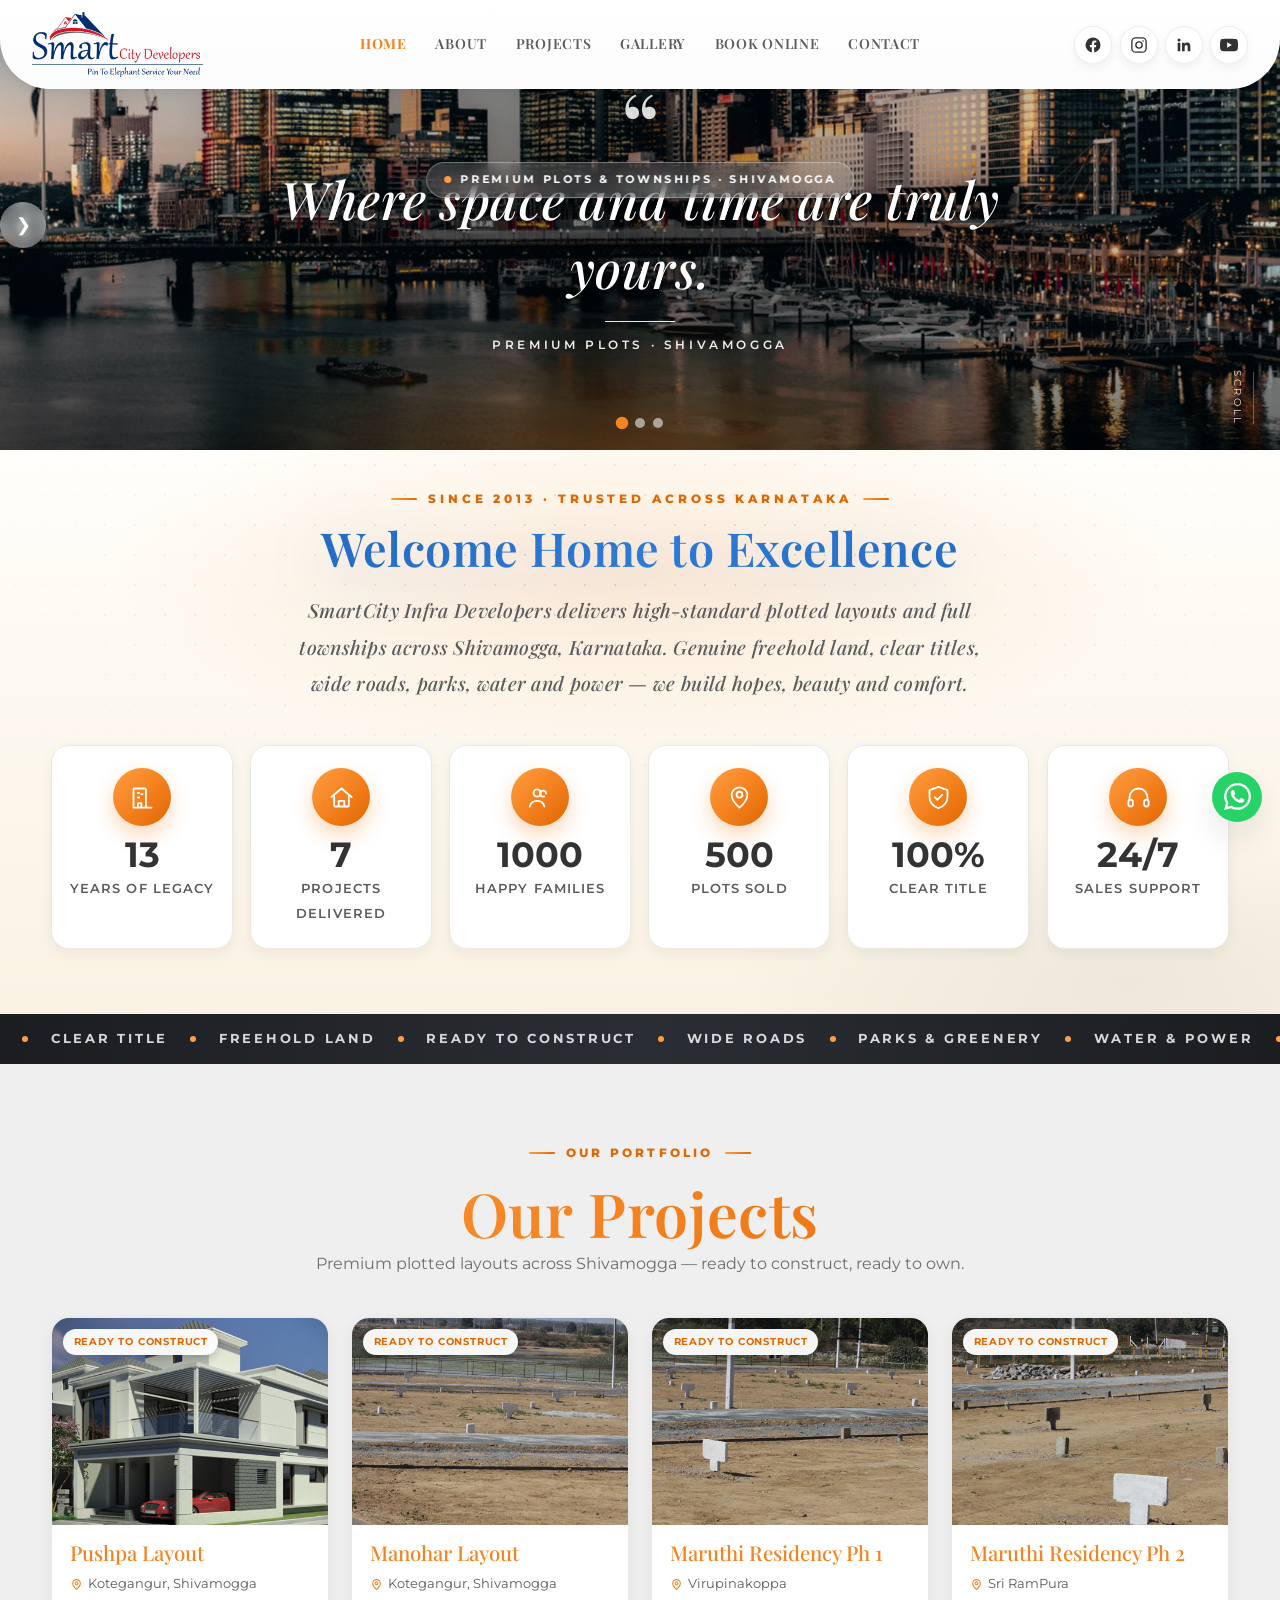
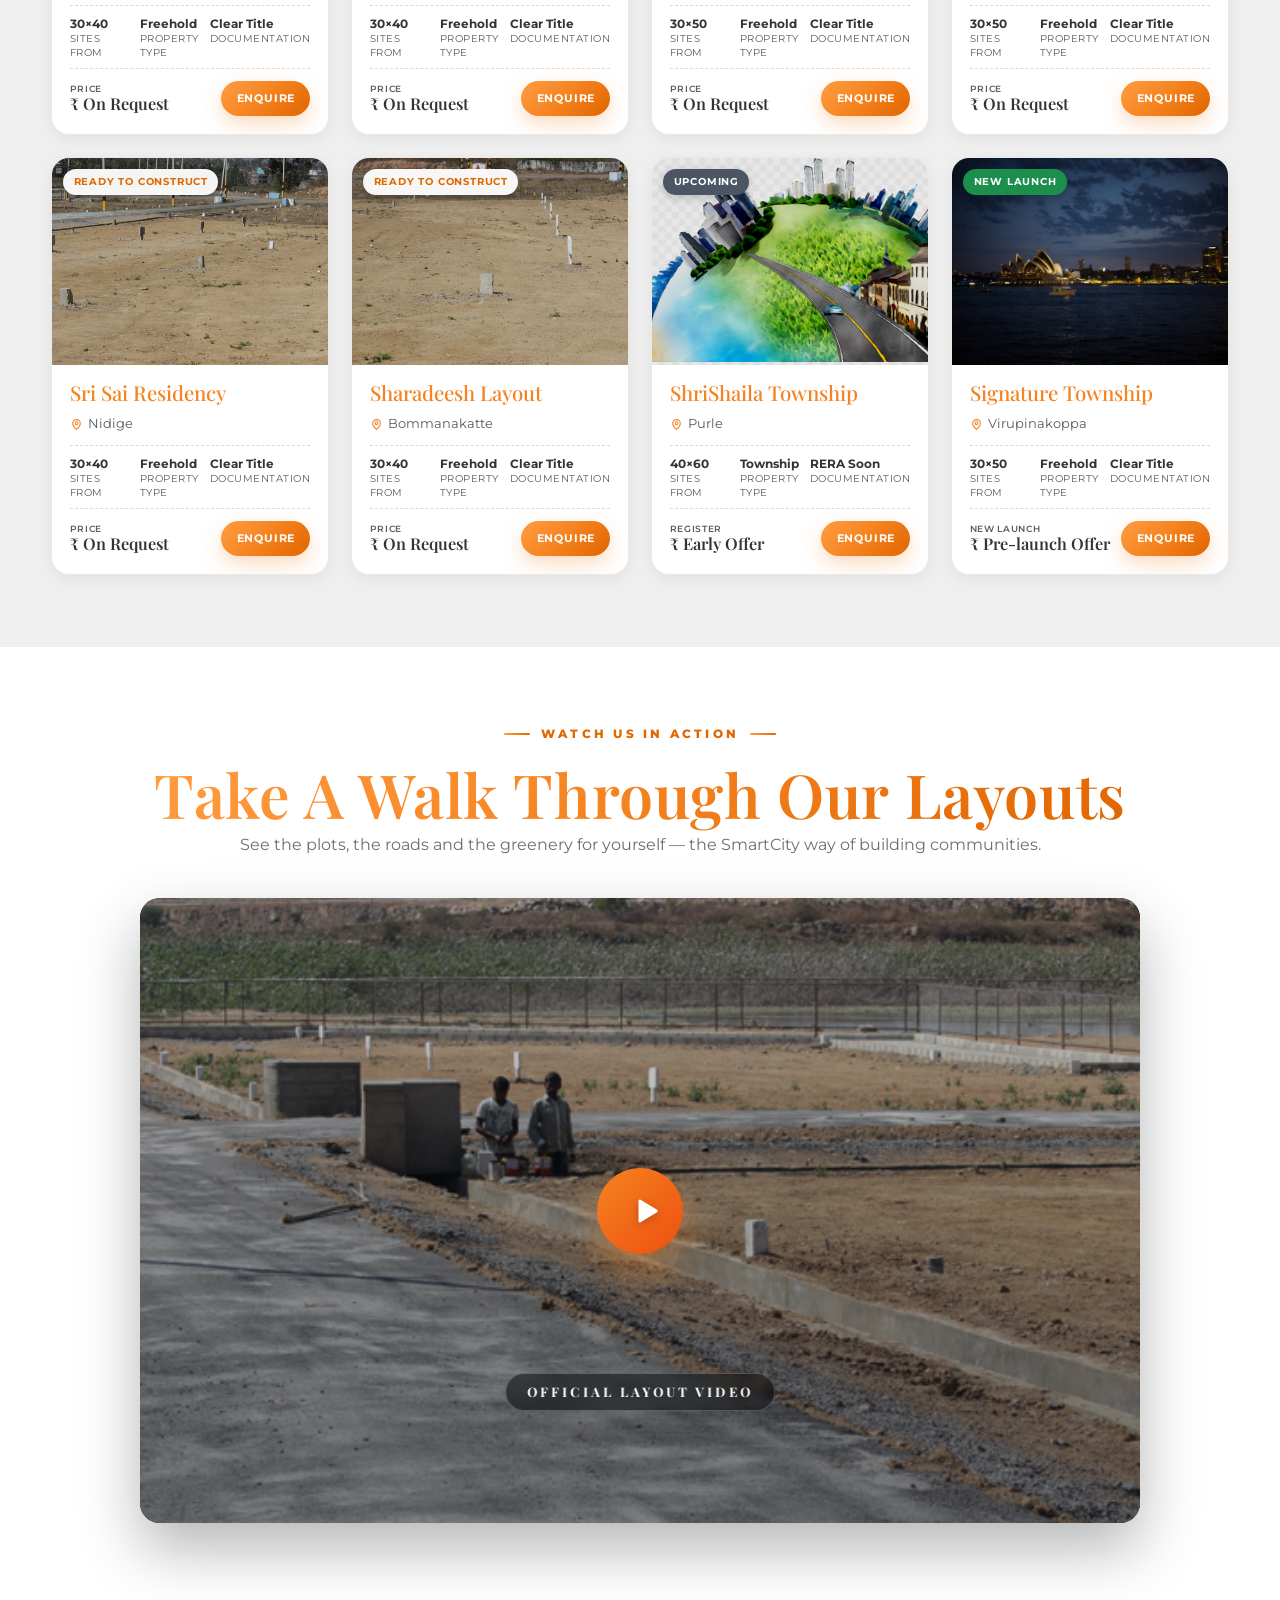
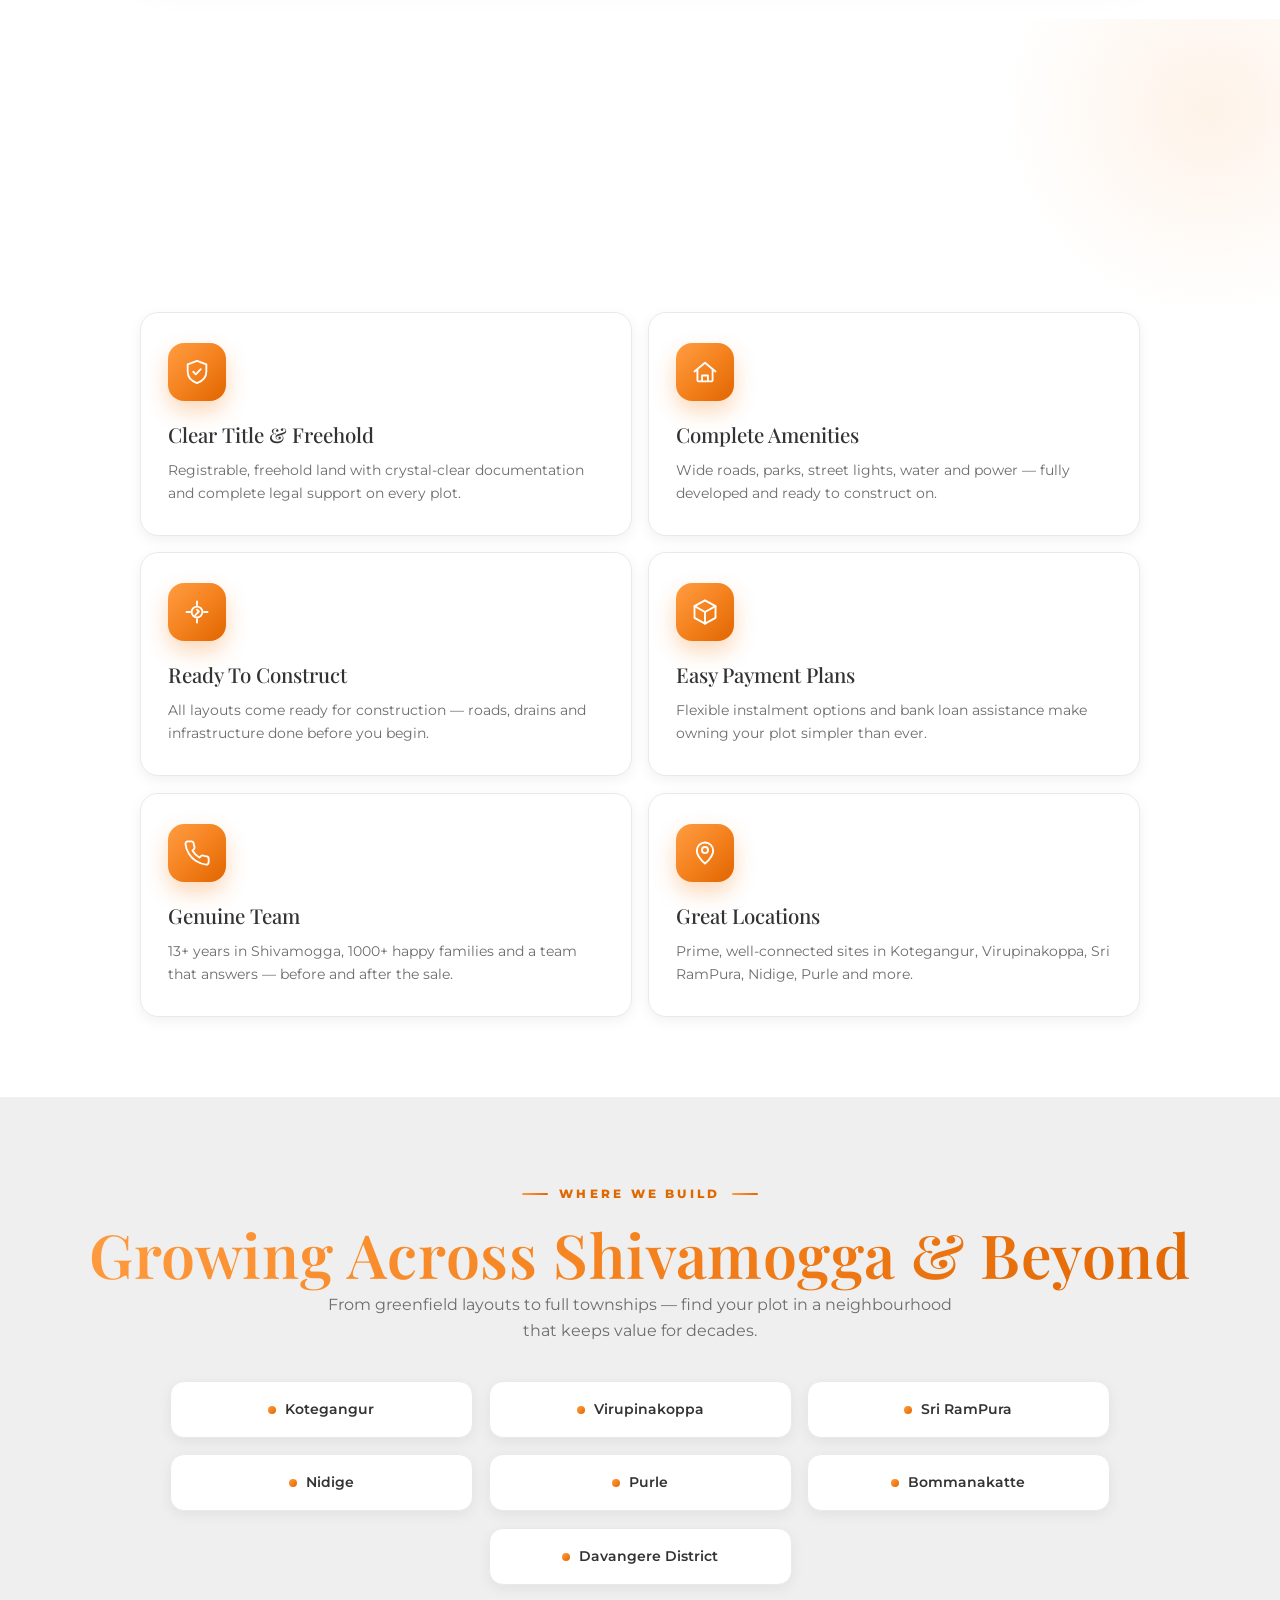
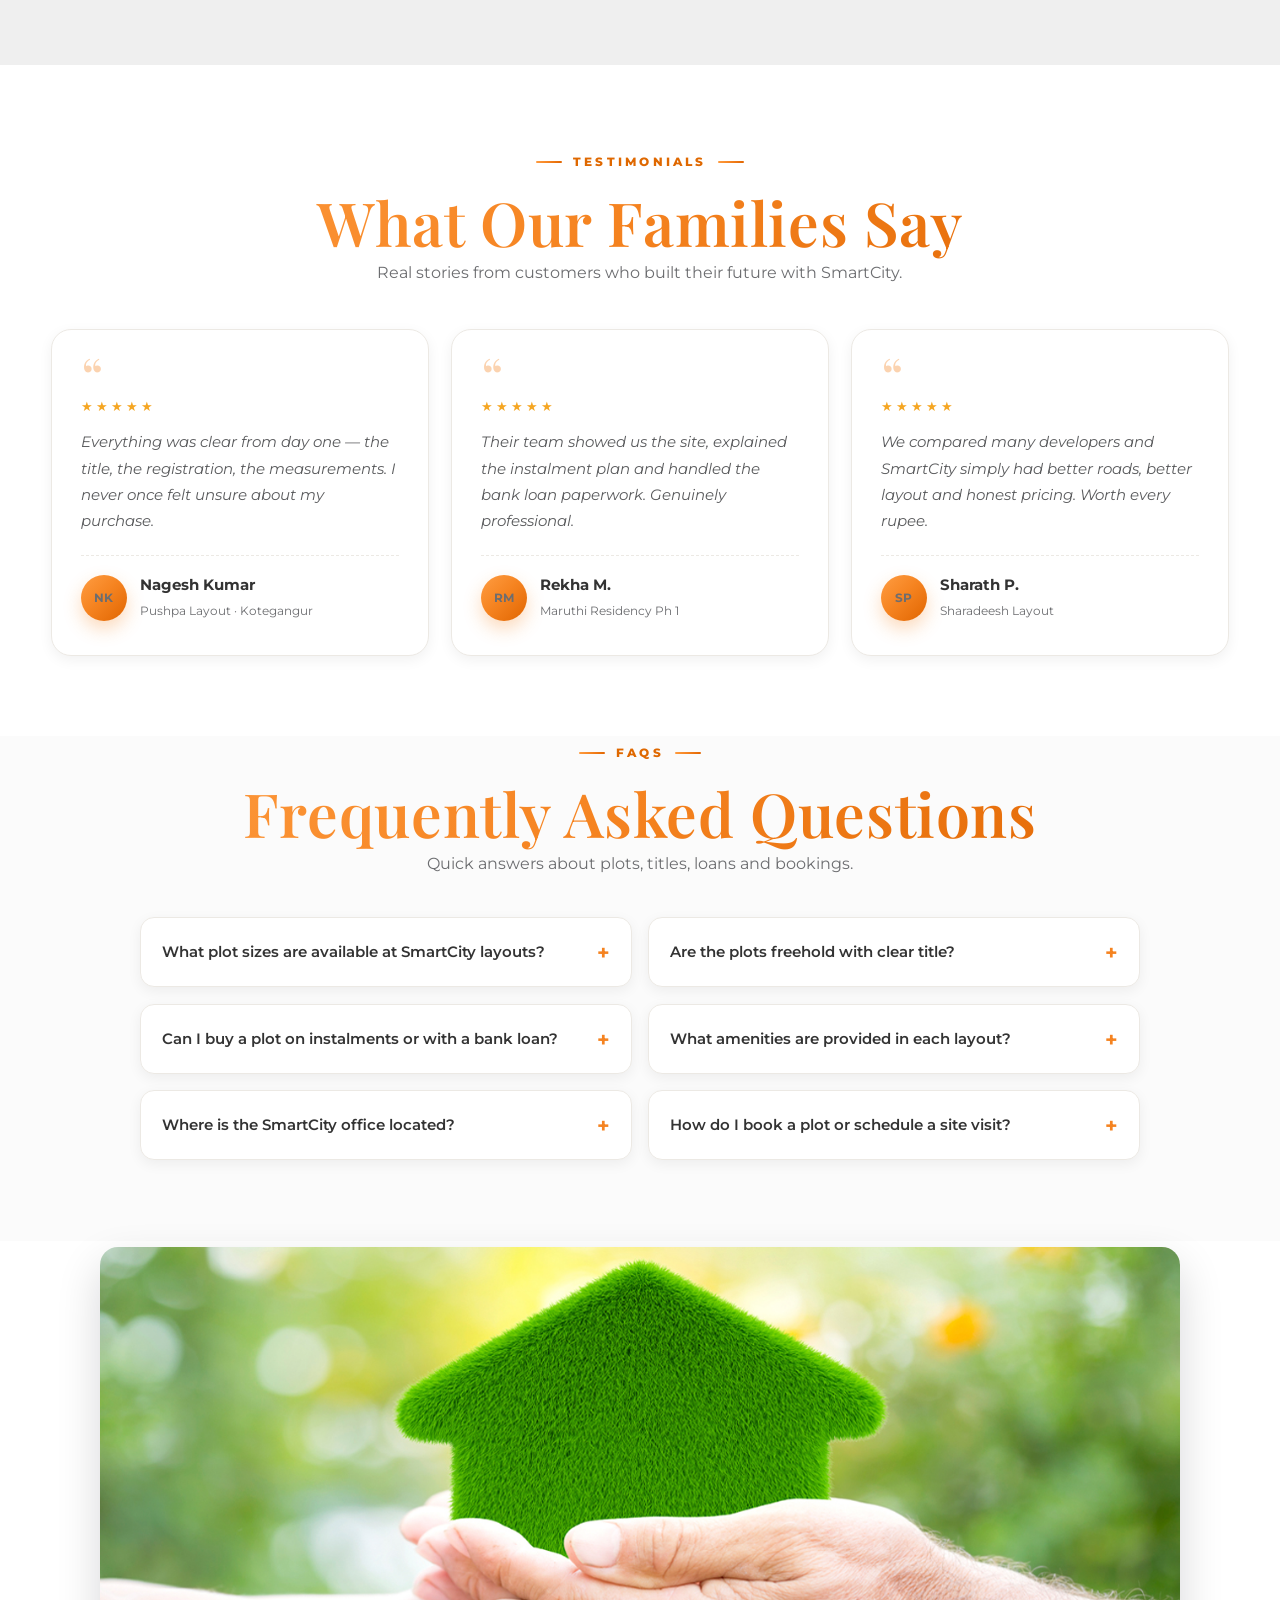
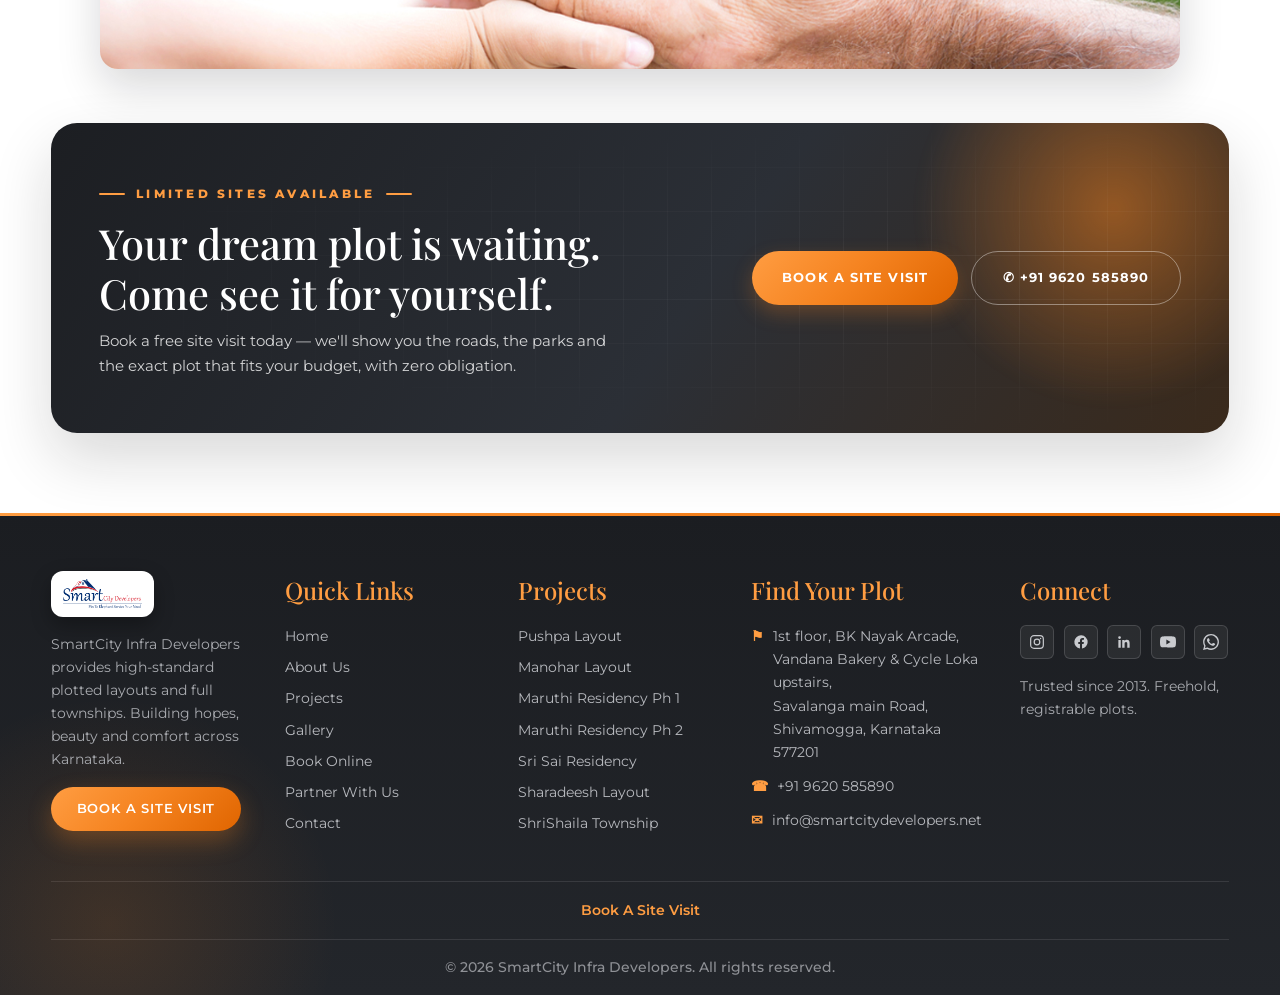
==== commit 73a9587c: "Add PWA support: install prompt, offline page, iOS splash screens & mobile polish - New assets/js/pw" ====
--- a/index.html
+++ b/index.html
@@ -9,6 +9,17 @@
 <meta name="apple-mobile-web-app-status-bar-style" content="default">
 <meta name="apple-mobile-web-app-title" content="SmartCity">
 <link rel="manifest" href="manifest.json">
+  <link rel="apple-touch-startup-image" href="assets/splash/splash-1290x2796.png" media="(device-width: 430px) and (device-height: 932px) and (-webkit-device-pixel-ratio: 3)">
+  <link rel="apple-touch-startup-image" href="assets/splash/splash-1179x2556.png" media="(device-width: 393px) and (device-height: 852px) and (-webkit-device-pixel-ratio: 3)">
+  <link rel="apple-touch-startup-image" href="assets/splash/splash-1284x2778.png" media="(device-width: 428px) and (device-height: 926px) and (-webkit-device-pixel-ratio: 3)">
+  <link rel="apple-touch-startup-image" href="assets/splash/splash-1170x2532.png" media="(device-width: 390px) and (device-height: 844px) and (-webkit-device-pixel-ratio: 3)">
+  <link rel="apple-touch-startup-image" href="assets/splash/splash-1125x2436.png" media="(device-width: 375px) and (device-height: 812px) and (-webkit-device-pixel-ratio: 3)">
+  <link rel="apple-touch-startup-image" href="assets/splash/splash-1242x2688.png" media="(device-width: 414px) and (device-height: 896px) and (-webkit-device-pixel-ratio: 3)">
+  <link rel="apple-touch-startup-image" href="assets/splash/splash-828x1792.png" media="(device-width: 414px) and (device-height: 896px) and (-webkit-device-pixel-ratio: 2)">
+  <link rel="apple-touch-startup-image" href="assets/splash/splash-1242x2208.png" media="(device-width: 414px) and (device-height: 736px) and (-webkit-device-pixel-ratio: 3)">
+  <link rel="apple-touch-startup-image" href="assets/splash/splash-750x1334.png" media="(device-width: 375px) and (device-height: 667px) and (-webkit-device-pixel-ratio: 2)">
+  <link rel="apple-touch-startup-image" href="assets/splash/splash-2048x2732.png" media="(device-width: 1024px) and (device-height: 1366px) and (-webkit-device-pixel-ratio: 2)">
+  <link rel="apple-touch-startup-image" href="assets/splash/splash-1668x2388.png" media="(device-width: 834px) and (device-height: 1194px) and (-webkit-device-pixel-ratio: 2)">
 <link rel="icon" type="image/png" sizes="192x192" href="assets/icons/icon-192.png">
 <link rel="icon" type="image/png" sizes="16x16" href="assets/icons/favicon-16.png">
 <link rel="icon" type="image/png" sizes="32x32" href="assets/icons/favicon-32.png">
@@ -373,6 +384,7 @@
                ]
 }
 </script>
+  <link rel="stylesheet" href="assets/css/pwa.css?v=1">
 </head>
 <body>
 
@@ -977,5 +989,6 @@
   <a href="book-online.html"><svg viewBox="0 0 24 24" fill="none" stroke="currentColor" stroke-width="1.7" stroke-linecap="round" stroke-linejoin="round" aria-hidden="true"><rect x="3" y="4.5" width="18" height="16" rx="2.5"/><path d="M8 2.8v3M16 2.8v3M3 9.5h18"/></svg><span>Book</span></a>
   <a href="contact.html"><svg viewBox="0 0 24 24" fill="none" stroke="currentColor" stroke-width="1.7" stroke-linecap="round" stroke-linejoin="round" aria-hidden="true"><path d="M6.5 3.5h2.4a1.5 1.5 0 0 1 1.5 1.3c.09.7.27 1.4.55 2.1a1.5 1.5 0 0 1-.34 1.58L9.5 10a12.5 12.5 0 0 0 4.5 4.5l1.5-1.1a1.5 1.5 0 0 1 1.58-.34c.7.28 1.4.46 2.1.55a1.5 1.5 0 0 1 1.3 1.5v2.4a1.5 1.5 0 0 1-1.63 1.5A17.5 17.5 0 0 1 4 5.13 1.5 1.5 0 0 1 6.5 3.5z"/></svg><span>Contact</span></a>
 </nav>
+  <script src="assets/js/pwa.js?v=1" defer></script>
 </body>
 </html>
--- a/assets/css/pwa.css
+++ b/assets/css/pwa.css
@@ -0,0 +1,101 @@
+/* ============================================================
+   SmartCity — PWA / mobile enhancements
+   Install banner, iOS help, standalone (installed-app) polish
+   ============================================================ */
+
+/* ---------- In-app "Install App" banner ---------- */
+.pwa-install{
+  position:fixed;
+  left:1rem;
+  right:1rem;
+  bottom:calc(78px + env(safe-area-inset-bottom));
+  z-index:130;
+  display:flex;
+  align-items:center;
+  gap:.7rem;
+  padding:.7rem .8rem;
+  border-radius:16px;
+  background:rgba(255,255,255,.99);
+  color:#333;
+  border:1px solid rgba(0,0,0,.06);
+  box-shadow:0 14px 38px rgba(0,0,0,.22);
+  font-family:var(--f-body,'Montserrat',system-ui,sans-serif);
+  opacity:0;
+  transform:translateY(150%);
+  transition:transform .38s cubic-bezier(.2,.8,.2,1),opacity .38s ease;
+  pointer-events:none;
+  visibility:hidden;
+}
+.pwa-install.show{
+  opacity:1;
+  transform:translateY(0);
+  pointer-events:auto;
+  visibility:visible;
+}
+.pwa-install__icon{
+  width:44px;height:44px;flex:0 0 auto;border-radius:12px;
+  object-fit:contain;background:#fff;box-shadow:0 2px 8px rgba(0,0,0,.14);
+}
+.pwa-install__txt{flex:1 1 auto;min-width:0}
+.pwa-install__txt b{display:block;font-size:.9rem;font-weight:700;color:#222;line-height:1.25}
+.pwa-install__txt span{display:block;font-size:.74rem;color:#7a7a7a;line-height:1.35;margin-top:2px}
+.pwa-install__go{
+  flex:0 0 auto;border:0;cursor:pointer;font-family:inherit;font-weight:700;
+  font-size:.82rem;color:#fff;background:var(--brand,#f58320);
+  padding:.55rem .95rem;border-radius:999px;white-space:nowrap;
+  transition:transform .2s ease,filter .2s ease;
+}
+.pwa-install__go:hover{filter:brightness(1.05)}
+.pwa-install__go:active{transform:scale(.95)}
+.pwa-install__x{
+  flex:0 0 auto;border:0;background:transparent;cursor:pointer;
+  color:#a2a2a2;font-size:1.15rem;line-height:1;padding:.2rem .35rem;border-radius:50%;
+}
+.pwa-install__x:hover{color:#666;background:rgba(0,0,0,.05)}
+
+@media (min-width:769px){
+  .pwa-install{
+    left:auto;right:1.4rem;
+    bottom:calc(1.2rem + env(safe-area-inset-bottom));
+    max-width:370px;
+  }
+}
+
+/* ---------- iOS "Add to Home Screen" help sheet ---------- */
+.pwa-help{
+  position:fixed;inset:0;z-index:200;display:none;
+  align-items:flex-end;justify-content:center;
+  background:rgba(0,0,0,.5);
+  -webkit-backdrop-filter:blur(2px);backdrop-filter:blur(2px);
+  font-family:var(--f-body,'Montserrat',system-ui,sans-serif);
+}
+.pwa-help.show{display:flex}
+.pwa-help__card{
+  width:100%;max-width:460px;background:#fff;border-radius:20px 20px 0 0;
+  padding:1.4rem 1.3rem calc(1.4rem + env(safe-area-inset-bottom));
+  box-shadow:0 -12px 40px rgba(0,0,0,.3);
+  animation:pwaUp .3s cubic-bezier(.2,.8,.2,1);
+}
+@keyframes pwaUp{from{transform:translateY(20px);opacity:.6}to{transform:translateY(0);opacity:1}}
+.pwa-help__card h3{margin:0 0 .35rem;font-size:1.05rem;color:#222}
+.pwa-help__card p{margin:0 0 .9rem;font-size:.85rem;color:#777;line-height:1.5}
+.pwa-help__card ol{margin:0;padding-left:1.2rem;font-size:.88rem;color:#444;line-height:1.9}
+.pwa-help__card ol b{color:#222}
+.pwa-help__card .pwa-help__share{
+  display:inline-flex;align-items:center;justify-content:center;
+  width:20px;height:20px;vertical-align:-4px;color:#0a84ff;
+}
+.pwa-help__close{
+  margin-top:1.1rem;width:100%;border:0;cursor:pointer;font-family:inherit;
+  font-weight:700;font-size:.9rem;color:#fff;background:var(--brand,#f58320);
+  padding:.7rem;border-radius:12px;
+}
+
+/* ---------- Installed-app (standalone) polish ---------- */
+@media (display-mode: standalone){
+  /* keep fixed top UI clear of the status bar / notch */
+  .ux-progress{top:env(safe-area-inset-top)}
+}
+
+/* Nothing here should affect printing / very old browsers */
+@media print{ .pwa-install,.pwa-help{display:none !important} }
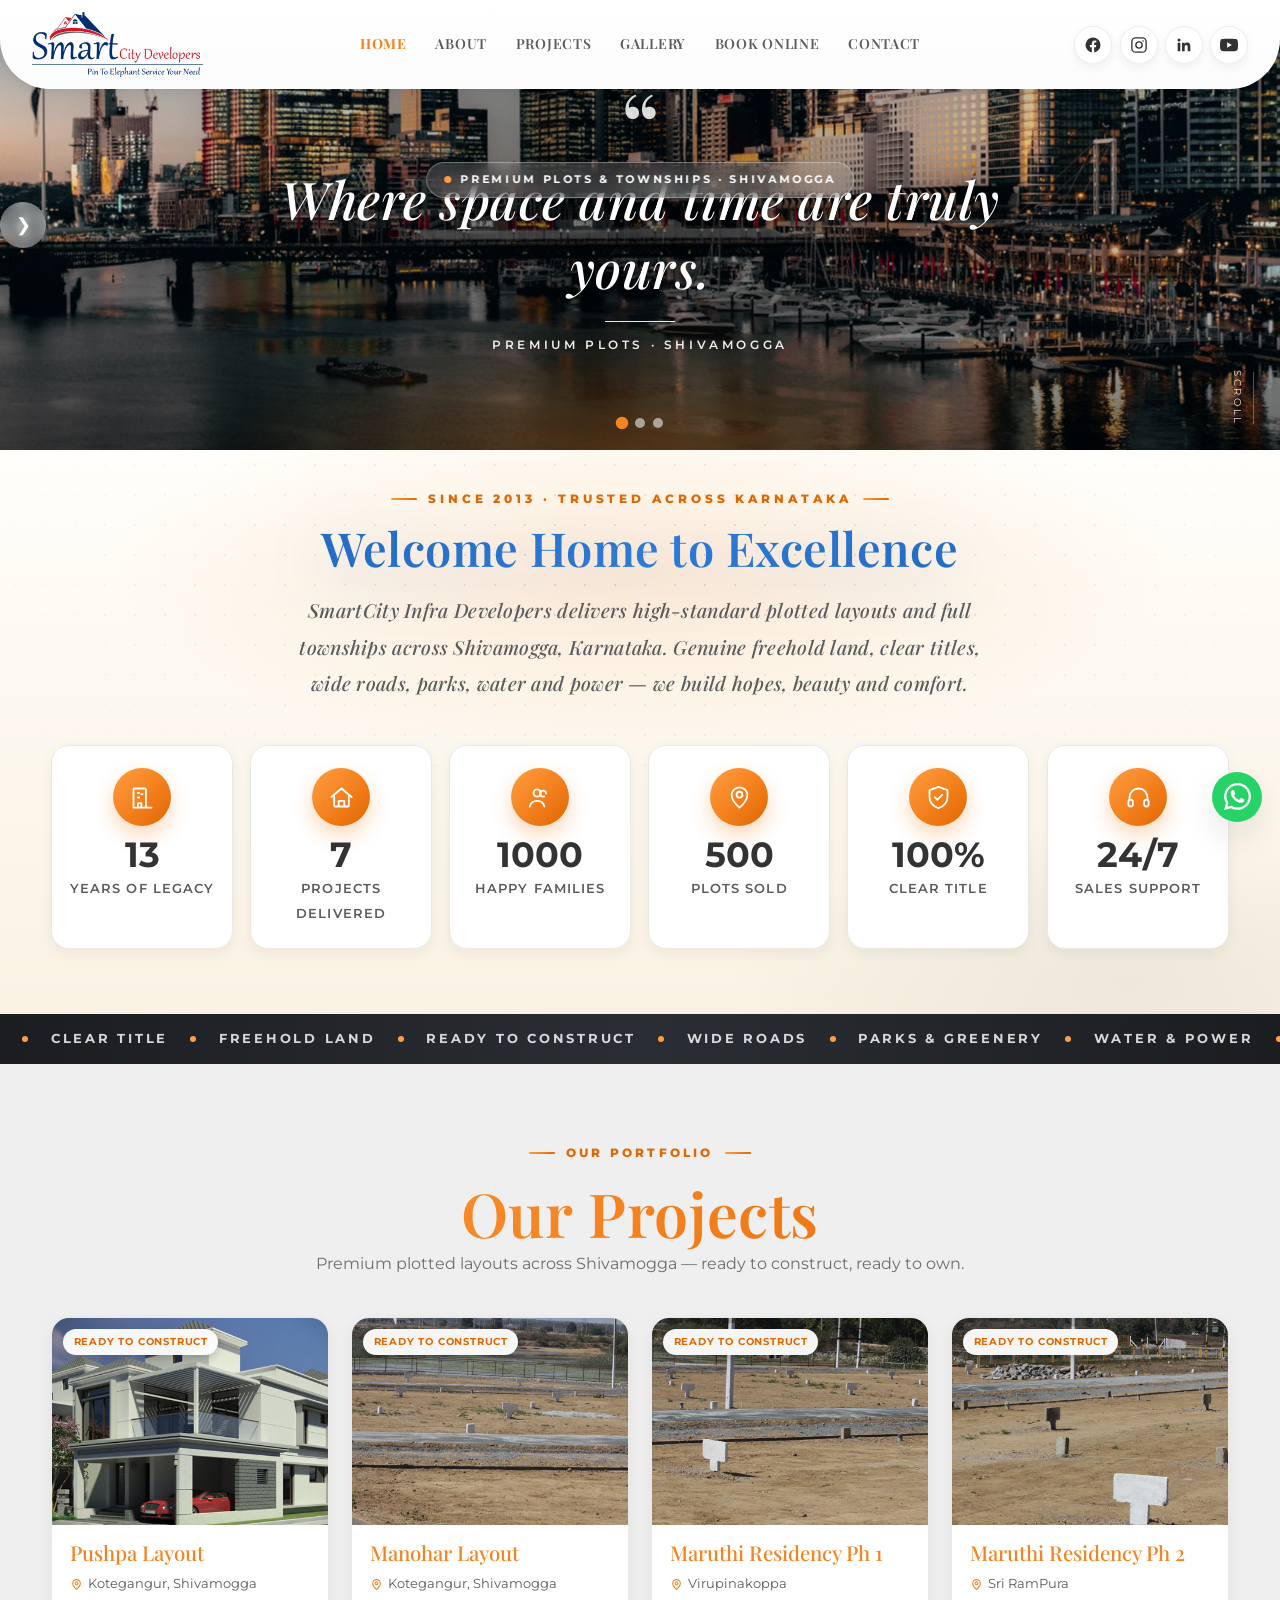
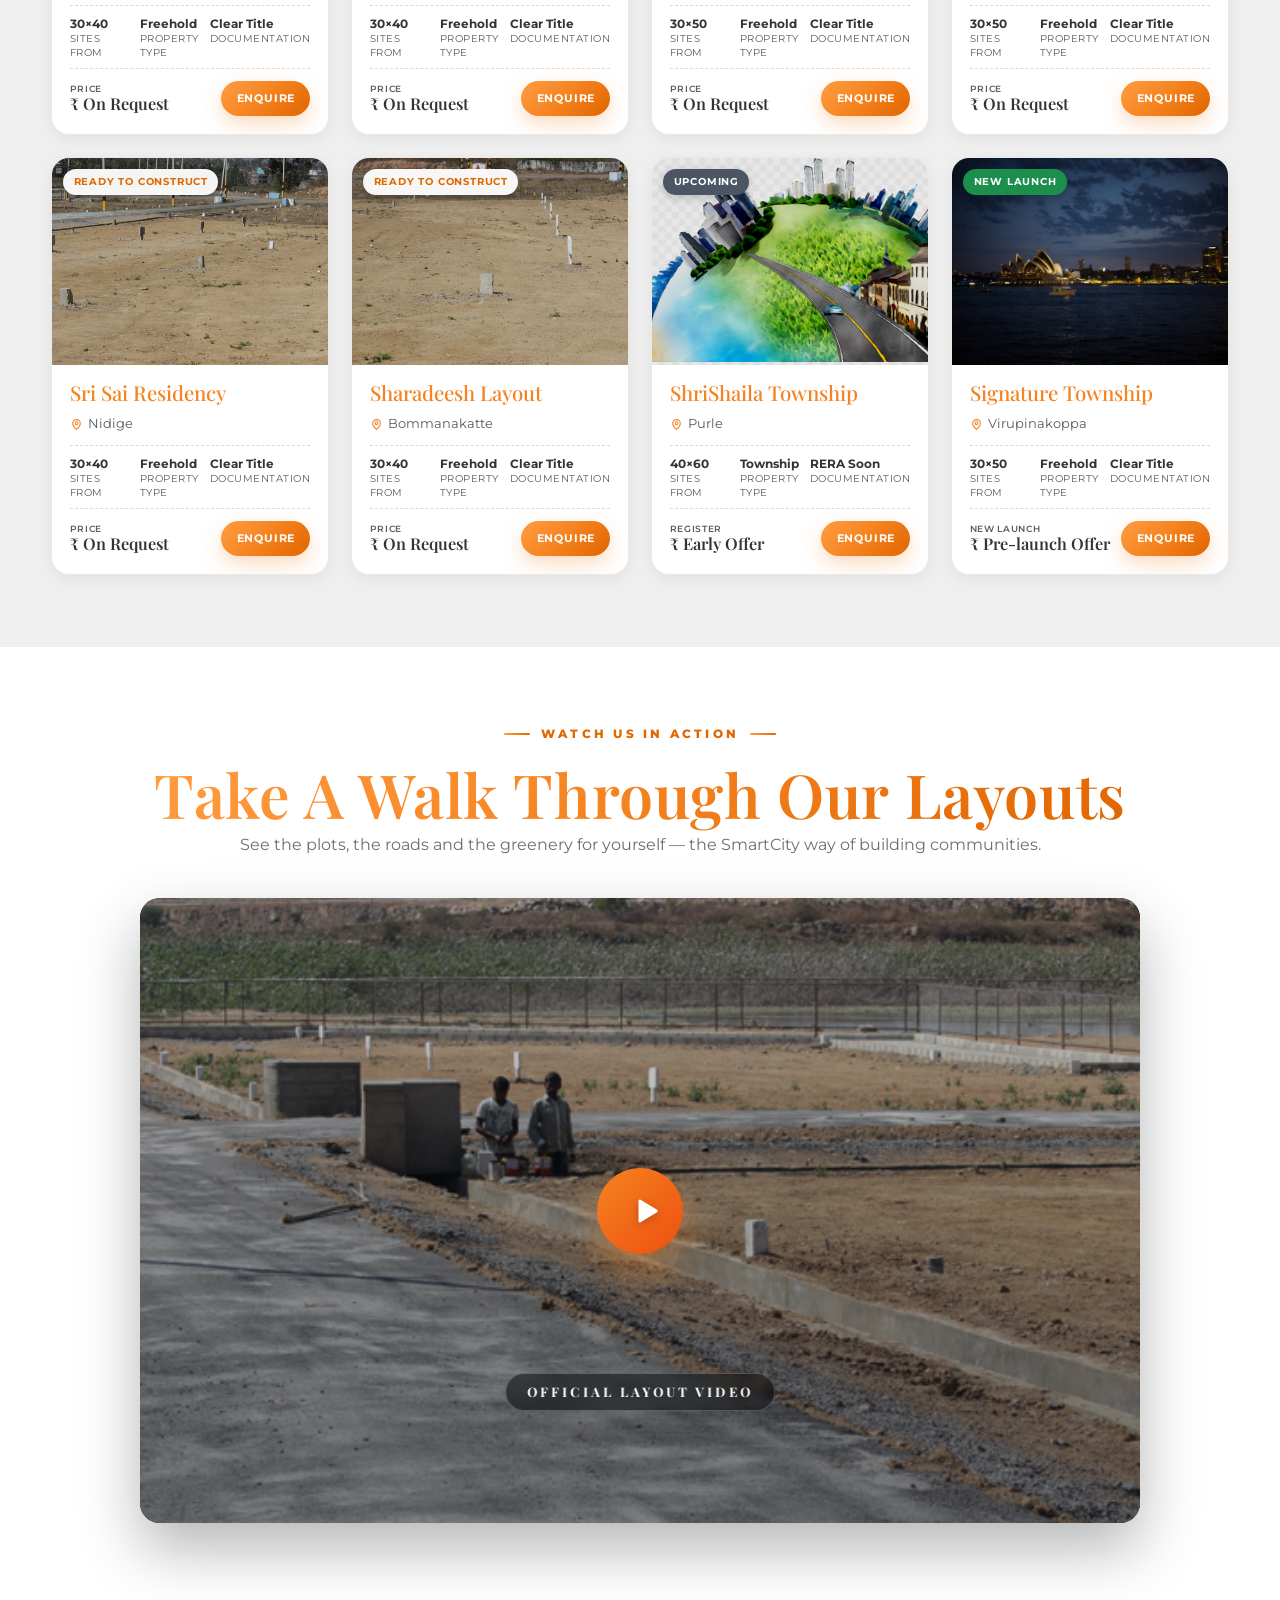
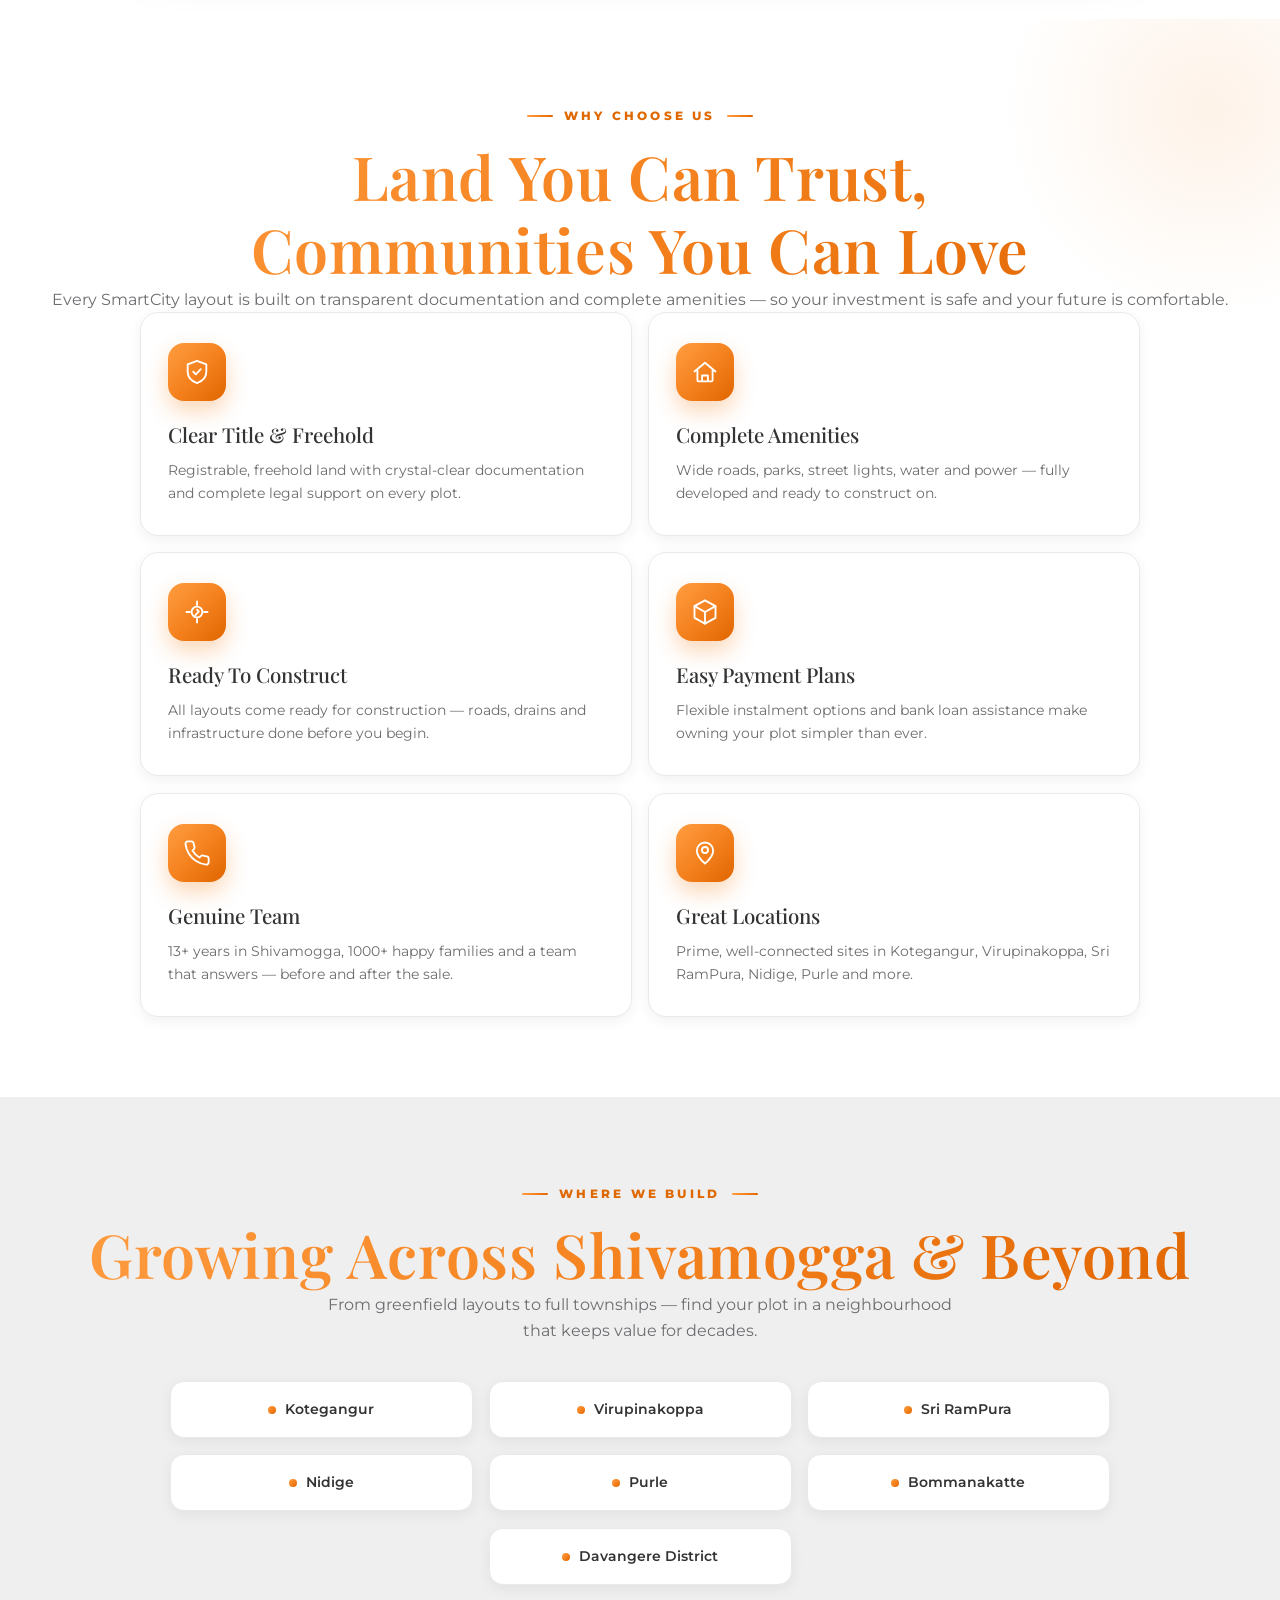
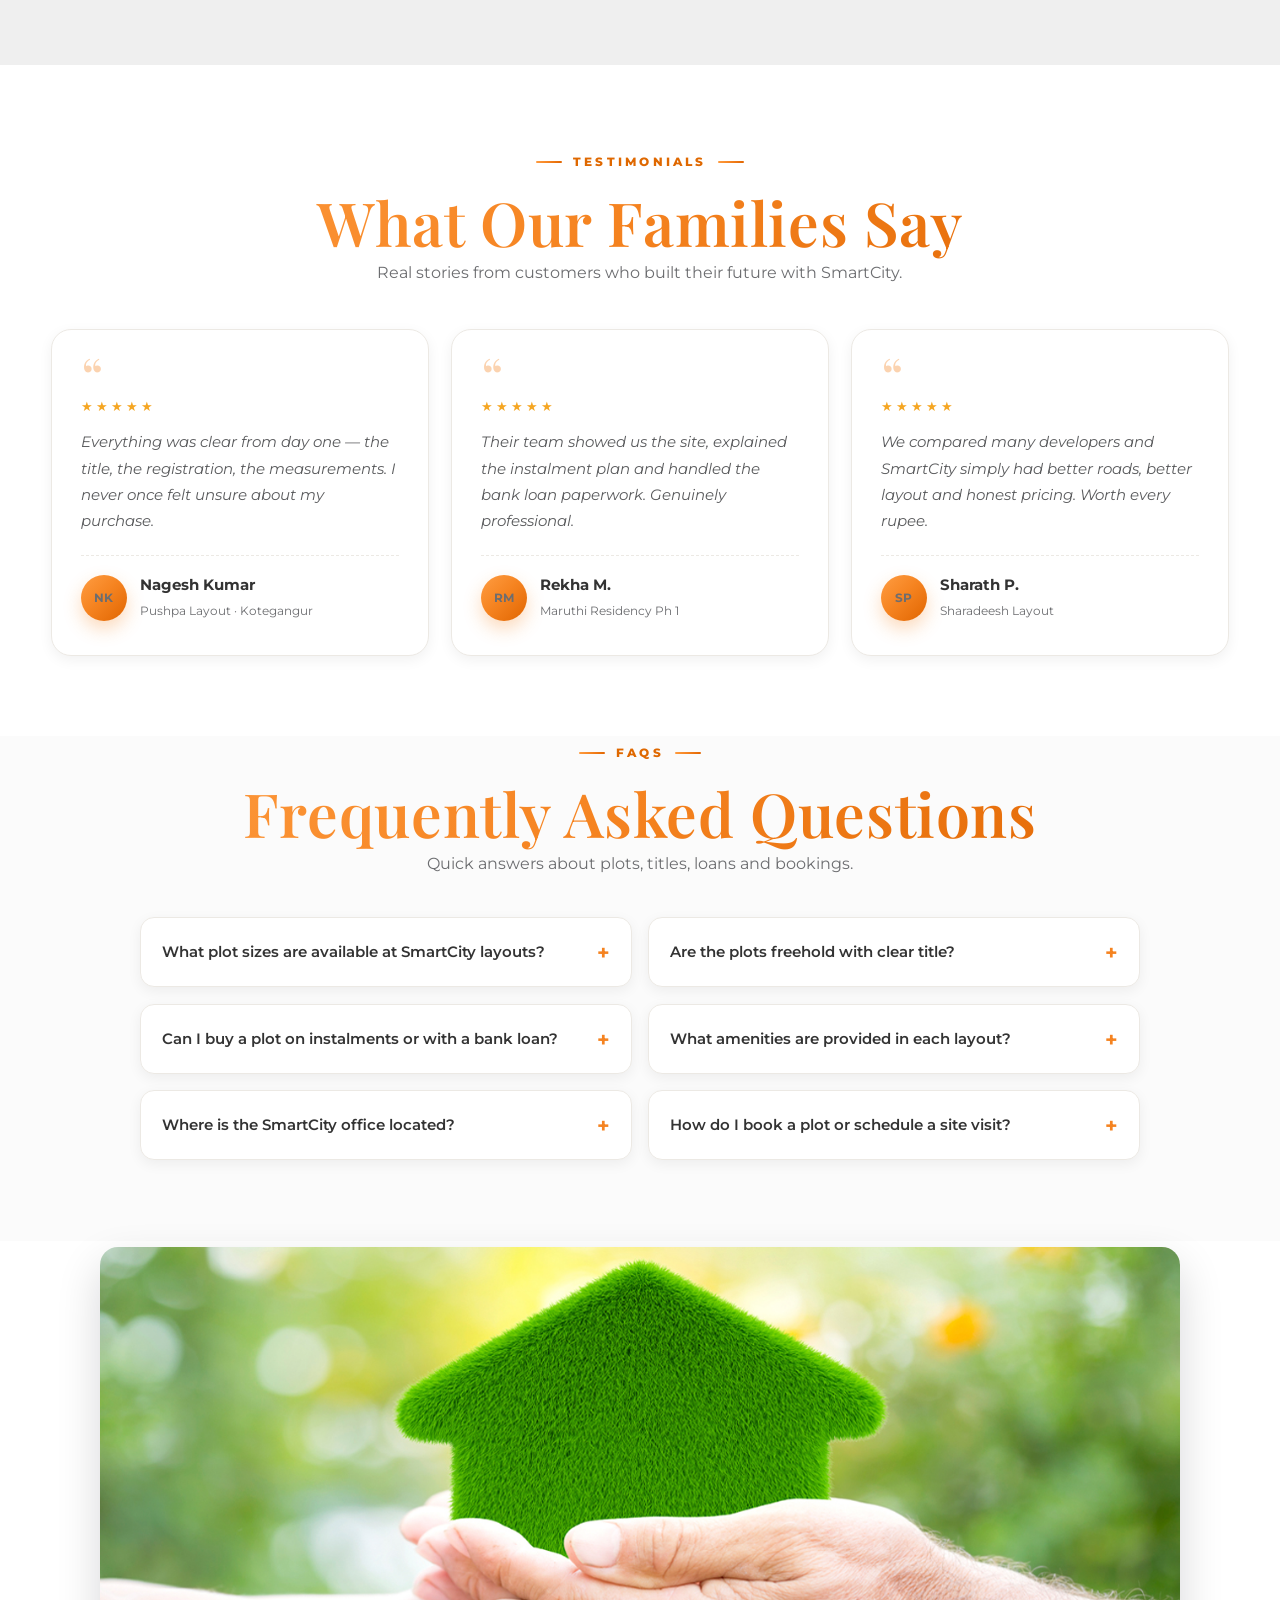
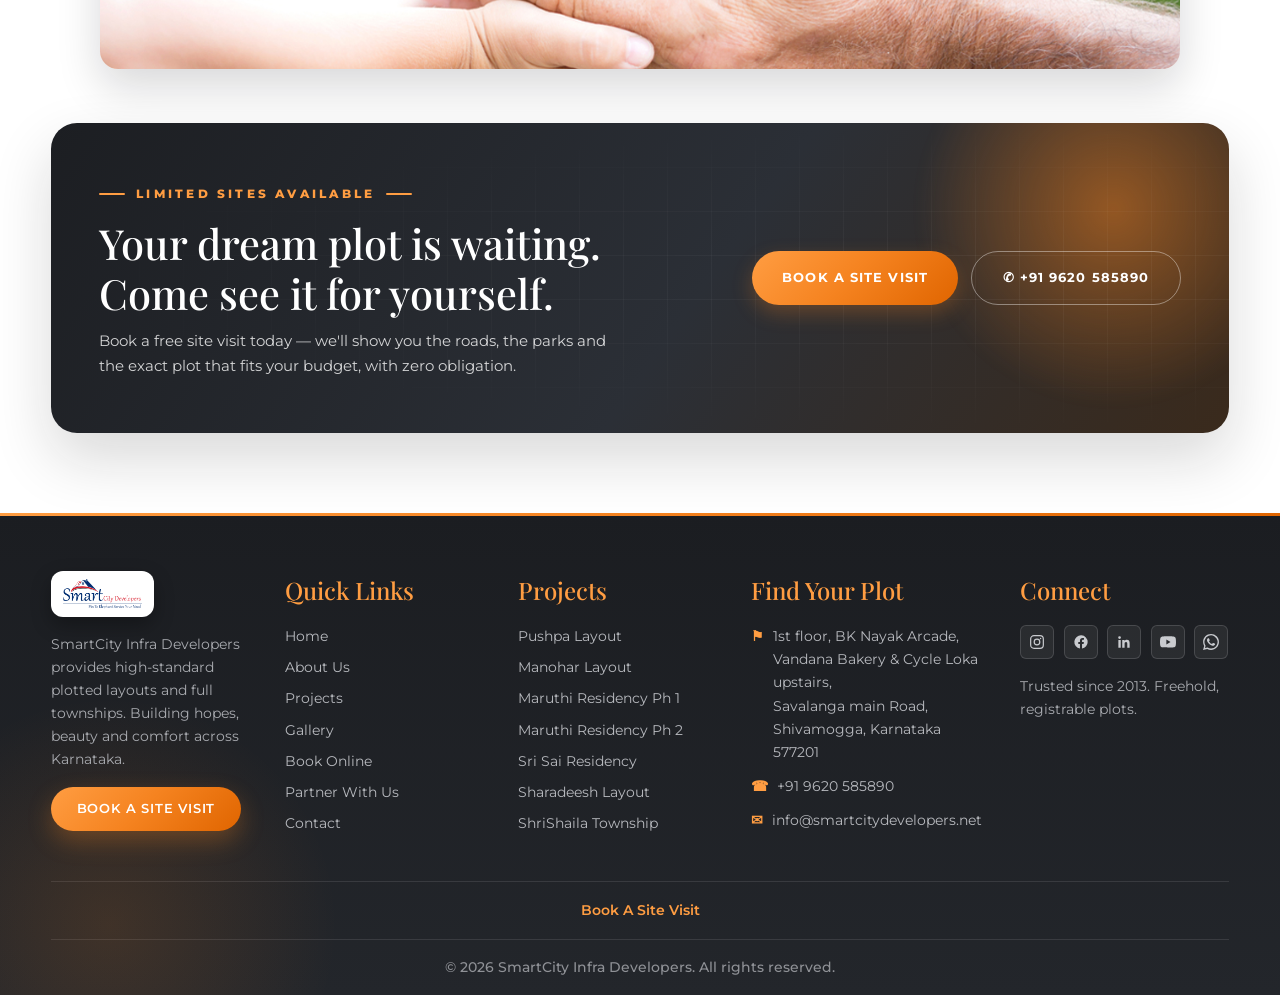
==== commit 12895ab9: "Our Projects: single-column card layout on mobile (<=767px); tidy standalone card rules; SW cache v1" ====
--- a/index.html
+++ b/index.html
@@ -208,7 +208,7 @@
   .welcome{padding:1.4rem 0 3rem}
   .stats{grid-template-columns:repeat(2,1fr);gap:.6rem}
   .stat{padding:1rem .2rem}
-  .proj-grid{grid-template-columns:repeat(2,1fr);gap:12px}
+  .proj-grid{grid-template-columns:1fr;gap:16px}
   .fflex{grid-template-columns:1fr}
   .fcopy{flex-direction:column;gap:.4rem}
 }
--- a/assets/css/pwa.css
+++ b/assets/css/pwa.css
@@ -97,5 +97,17 @@
   .ux-progress{top:env(safe-area-inset-top)}
 }
 
+/* ---------- Installed-app only: keep the "Our Projects" cards tidy on phones ----------
+   Scoped to display-mode:standalone so the normal website layout is untouched.
+   Cards are one-per-row on phones; these rules keep the price / CTA row pinned
+   to the bottom and stop the spec columns from overflowing. */
+@media (display-mode: standalone) and (max-width:767px){
+  .pcard .specs{grid-template-columns:repeat(3,minmax(0,1fr))}
+  .pcard .specs span{overflow-wrap:anywhere}
+  .pcard .foot{margin-top:auto;flex-wrap:wrap}
+  .pcard .rate{min-width:0}
+  .pcard .cta{flex:0 0 auto}
+}
+
 /* Nothing here should affect printing / very old browsers */
 @media print{ .pwa-install,.pwa-help{display:none !important} }
